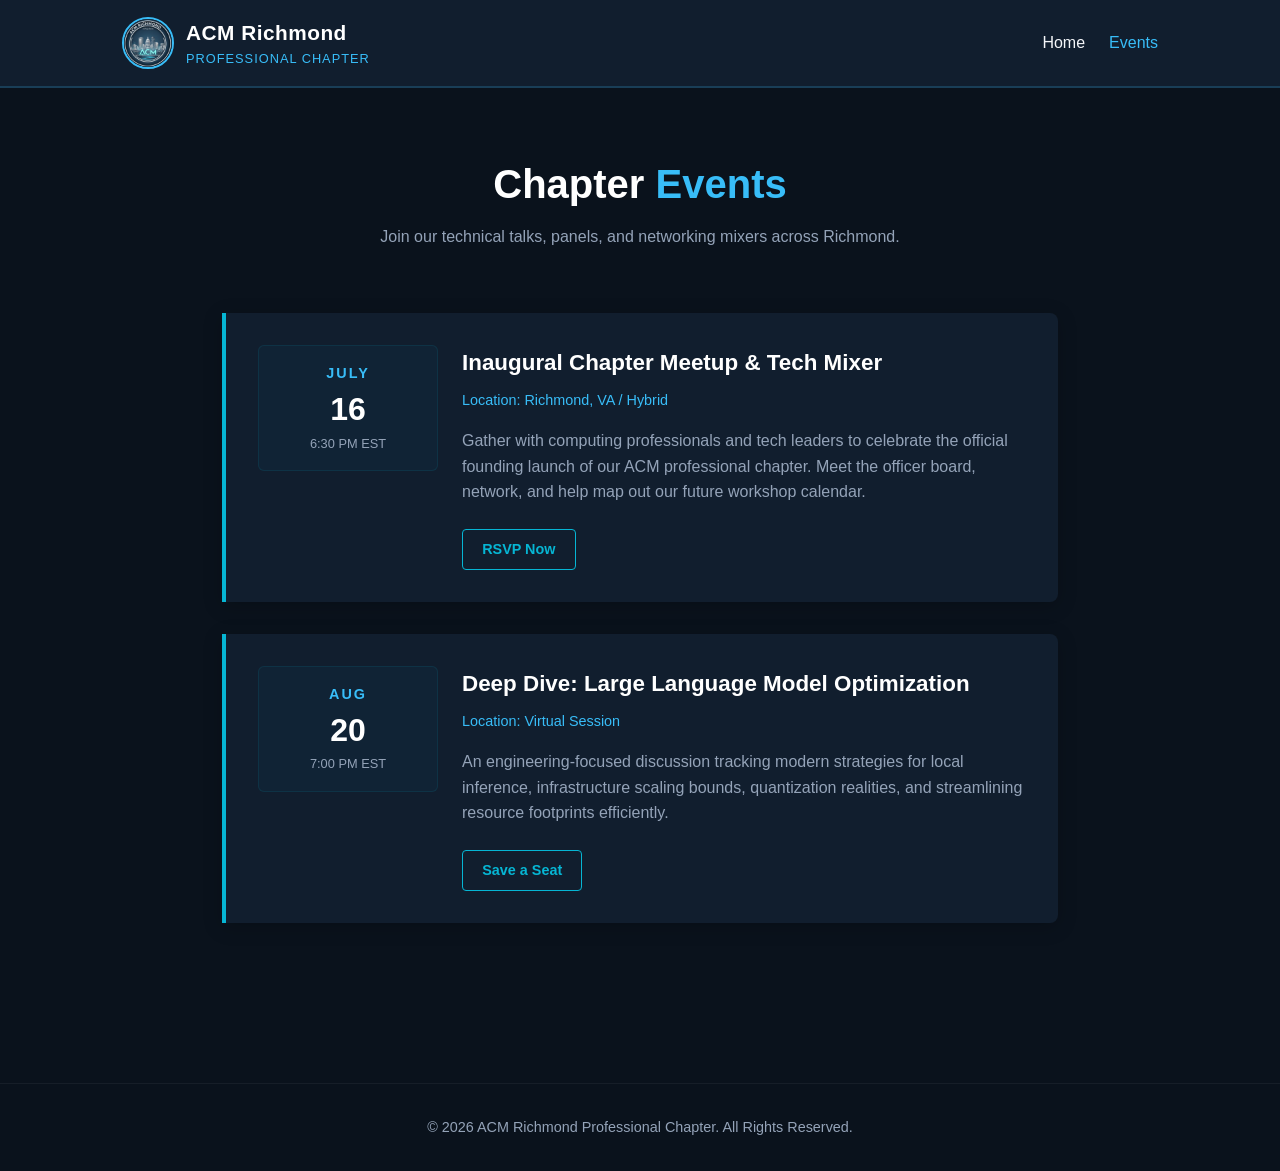
==== events.html @ de5421d8 "feature/events-theme-toggle: sync dark/light mode toggle to events page - Added [data-theme='light']" ====
<!DOCTYPE html>
<html lang="en">
<head>
    <meta charset="UTF-8">
    <meta name="viewport" content="width=device-width, initial-scale=1.0">
    <title>Events - ACM Richmond</title>
    <style>
        :root {
            --bg-deep: #0a121c;
            --bg-dark: #111e2e;
            --text-light: #f4f6f9;
            --text-muted: #94a3b8;
            --cyan-glow: #38bdf8;
            --cyan-bright: #06b6d4;
            --white: #ffffff;
        }

        * {
            box-sizing: border-box;
            margin: 0;
            padding: 0;
        }

        body {
            font-family: -apple-system, BlinkMacSystemFont, 'Segoe UI', Roboto, Helvetica, Arial, sans-serif;
            background-color: var(--bg-deep);
            color: var(--text-light);
            line-height: 1.6;
        }

        header {
            background-color: var(--bg-dark);
            border-bottom: 2px solid rgba(56, 189, 248, 0.2);
            position: sticky;
            top: 0;
            z-index: 100;
        }

        .nav-container {
            max-width: 1100px;
            margin: 0 auto;
            display: flex;
            justify-content: space-between;
            align-items: center;
            padding: 1rem 2rem;
        }

        .brand {
            display: flex;
            align-items: center;
            gap: 12px;
            text-decoration: none;
            color: var(--white);
        }

        .brand img {
            width: 52px;
            height: 52px;
            border-radius: 50%;
            border: 2px solid var(--cyan-glow);
        }

        .brand-text h1 {
            font-size: 1.3rem;
            font-weight: 700;
            letter-spacing: 0.5px;
        }

        .brand-text p {
            font-size: 0.8rem;
            color: var(--cyan-glow);
            text-transform: uppercase;
            letter-spacing: 1px;
        }

        nav ul {
            display: flex;
            list-style: none;
            gap: 1.5rem;
        }

        nav a {
            text-decoration: none;
            color: var(--text-light);
            font-weight: 500;
            transition: color 0.3s ease;
        }

        nav a:hover, nav a.active {
            color: var(--cyan-glow);
        }

        .container {
            max-width: 900px;
            margin: 0 auto;
            padding: 4rem 2rem;
        }

        .page-title {
            font-size: 2.5rem;
            color: var(--white);
            margin-bottom: 0.5rem;
            text-align: center;
        }

        .page-title span {
            color: var(--cyan-glow);
        }

        .page-subtitle {
            color: var(--text-muted);
            text-align: center;
            margin-bottom: 4rem;
        }

        .event-list {
            display: flex;
            flex-direction: column;
            gap: 2rem;
        }

        .event-card {
            background-color: var(--bg-dark);
            border-left: 4px solid var(--cyan-bright);
            border-radius: 0 8px 8px 0;
            padding: 2rem;
            display: grid;
            grid-template-columns: 180px 1fr;
            gap: 1.5rem;
            box-shadow: 0 4px 20px rgba(0, 0, 0, 0.2);
        }

        .event-date {
            display: flex;
            flex-direction: column;
            justify-content: center;
            align-items: center;
            background-color: rgba(6, 182, 212, 0.04);
            border: 1px solid rgba(6, 182, 212, 0.1);
            border-radius: 6px;
            padding: 1rem;
            text-align: center;
            height: fit-content;
        }

        .event-date .month {
            font-size: 0.9rem;
            text-transform: uppercase;
            letter-spacing: 2px;
            color: var(--cyan-glow);
            font-weight: 700;
        }

        .event-date .day {
            font-size: 2rem;
            font-weight: 800;
            color: var(--white);
            line-height: 1.2;
            margin: 5px 0;
        }

        .event-date .time {
            font-size: 0.8rem;
            color: var(--text-muted);
        }

        .event-details h3 {
            font-size: 1.4rem;
            color: var(--white);
            margin-bottom: 0.5rem;
        }

        .event-meta {
            font-size: 0.9rem;
            color: var(--cyan-glow);
            margin-bottom: 1rem;
            font-weight: 500;
        }

        .event-details p {
            color: var(--text-muted);
            margin-bottom: 1.5rem;
        }

        .btn-small {
            display: inline-block;
            background-color: transparent;
            color: var(--cyan-bright);
            border: 1px solid var(--cyan-bright);
            padding: 0.5rem 1.2rem;
            border-radius: 4px;
            text-decoration: none;
            font-weight: 600;
            font-size: 0.9rem;
            transition: all 0.3s ease;
        }

        .btn-small:hover {
            background-color: var(--cyan-bright);
            color: var(--bg-deep);
            box-shadow: 0 0 10px rgba(6, 182, 212, 0.3);
        }

        footer {
            background-color: var(--bg-deep);
            border-top: 1px solid rgba(255, 255, 255, 0.05);
            text-align: center;
            padding: 2rem;
            color: var(--text-muted);
            font-size: 0.9rem;
            margin-top: 6rem;
        }

        @media (max-width: 768px) {
            .nav-container {
                flex-direction: column;
                gap: 1rem;
            }
            .event-card {
                grid-template-columns: 1fr;
                gap: 1rem;
            }
            .event-date {
                flex-direction: row;
                gap: 10px;
                width: 100%;
                justify-content: center;
                padding: 0.5rem;
            }
            .event-date .day {
                font-size: 1.2rem;
                margin: 0;
            }
        }
    
.nav-right {
display: flex;
align-items: center;
gap: 2rem;
}
.theme-toggle-btn {
background: transparent;
border: 2px solid var(--cyan-bright);
color: var(--cyan-bright);
padding: 0.4rem 0.8rem;
border-radius: 20px;
cursor: pointer;
font-size: 0.85rem;
font-weight: 600;
transition: all 0.3s ease;
display: flex;
align-items: center;
gap: 6px;
}
.theme-toggle-btn:hover {
background-color: var(--cyan-bright);
color: #ffffff;
}
</style>
</head>
<body>

    <header>
        <div class="nav-container">
            <a href="index.html" class="brand">
                <img src="acm-logo.png" alt="ACM Richmond Logo">
                <div class="brand-text">
                    <h1>ACM Richmond</h1>
                    <p>Professional Chapter</p>
                </div>
            </a>
            <nav>
                <ul>
                    <li><a href="index.html">Home</a></li>
                    <li><a href="events.html" class="active">Events</a></li>
                </ul>
            </nav>
        </div>
    </header>

    <main class="container">
        <h2 class="page-title">Chapter <span>Events</span></h2>
        <p class="page-subtitle">Join our technical talks, panels, and networking mixers across Richmond.</p>

        <div class="event-list">
            
            <div class="event-card">
                <div class="event-date">
                    <div class="month">July</div>
                    <div class="day">16</div>
                    <div class="time">6:30 PM EST</div>
                </div>
                <div class="event-details">
                    <h3>Inaugural Chapter Meetup & Tech Mixer</h3>
                    <div class="event-meta">Location: Richmond, VA / Hybrid</div>
                    <p>Gather with computing professionals and tech leaders to celebrate the official founding launch of our ACM professional chapter. Meet the officer board, network, and help map out our future workshop calendar.</p>
                    <a href="#" class="btn-small">RSVP Now</a>
                </div>
            </div>

            <div class="event-card">
                <div class="event-date">
                    <div class="month">Aug</div>
                    <div class="day">20</div>
                    <div class="time">7:00 PM EST</div>
                </div>
                <div class="event-details">
                    <h3>Deep Dive: Large Language Model Optimization</h3>
                    <div class="event-meta">Location: Virtual Session</div>
                    <p>An engineering-focused discussion tracking modern strategies for local inference, infrastructure scaling bounds, quantization realities, and streamlining resource footprints efficiently.</p>
                    <a href="#" class="btn-small">Save a Seat</a>
                </div>
            </div>

        </div>
    </main>

    <footer>
        <p>&copy; 2026 ACM Richmond Professional Chapter. All Rights Reserved.</p>
    </footer>

<script>
const toggleBtn = document.getElementById('themeToggle');
toggleBtn.addEventListener('click', () => {
const currentTheme = document.documentElement.getAttribute('data-theme');
if (currentTheme === 'light') {
document.documentElement.removeAttribute('data-theme');
toggleBtn.innerHTML = '☀️ Light';
} else {
document.documentElement.setAttribute('data-theme', 'light');
toggleBtn.innerHTML = '🌙 Dark';
}
});
</script>
</body>
</html>
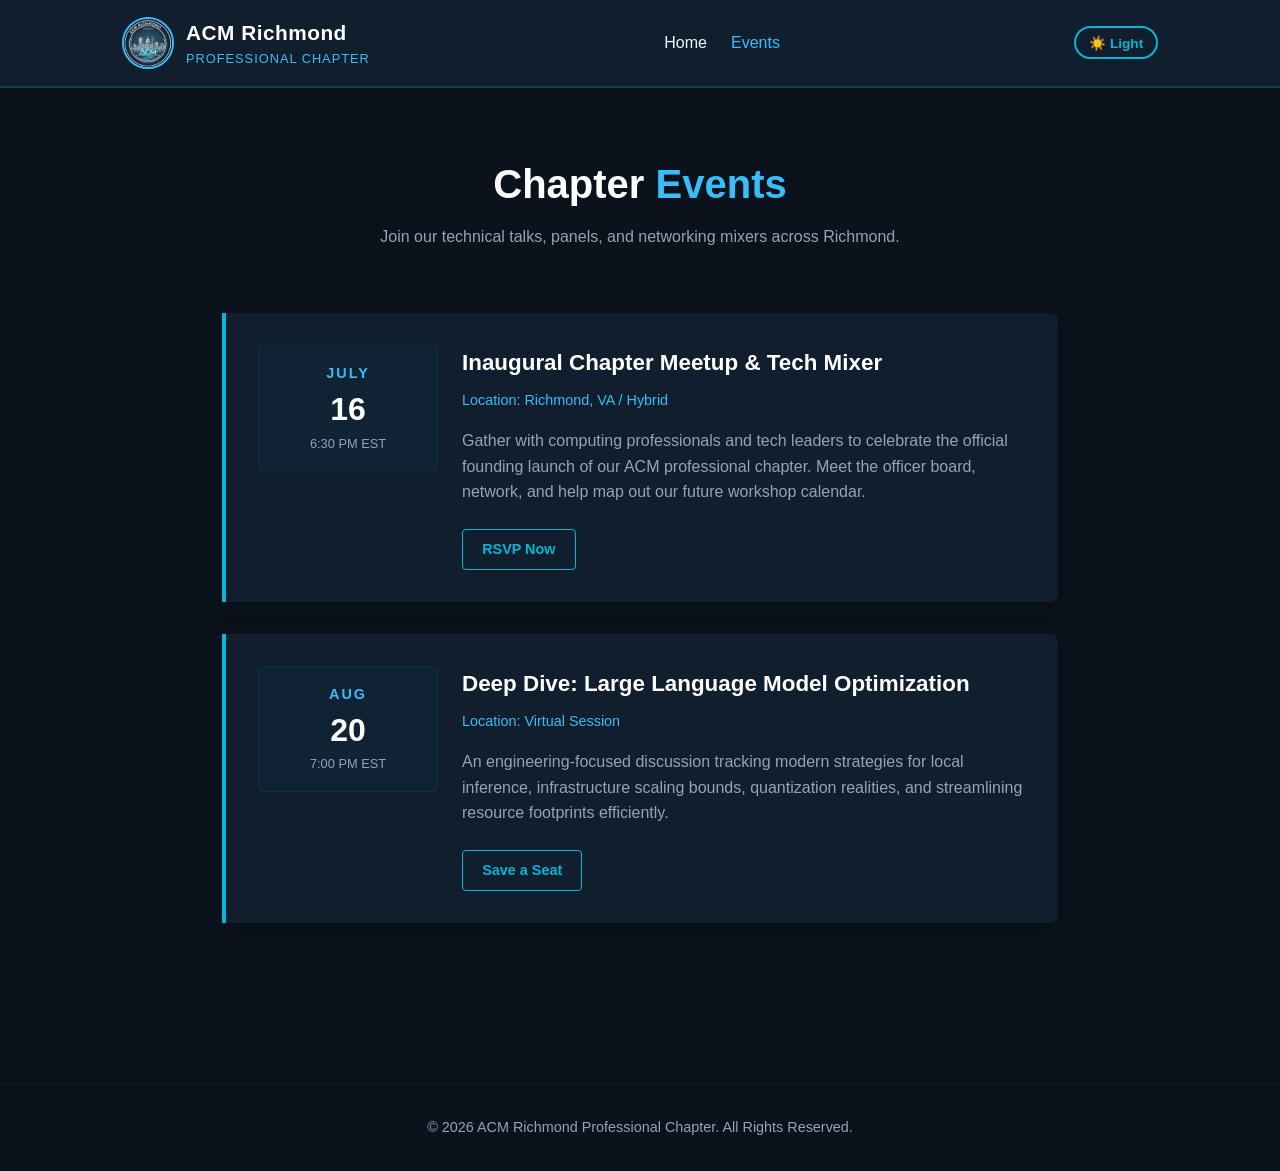
==== commit 63d90dec: "fix/events-toggle-button: inject missing toggle button into nav HTML" ====
--- a/events.html
+++ b/events.html
@@ -275,6 +275,7 @@
                     <li><a href="events.html" class="active">Events</a></li>
                 </ul>
             </nav>
+            <button class="theme-toggle-btn" id="themeToggle">☀️ Light</button>
         </div>
     </header>
 
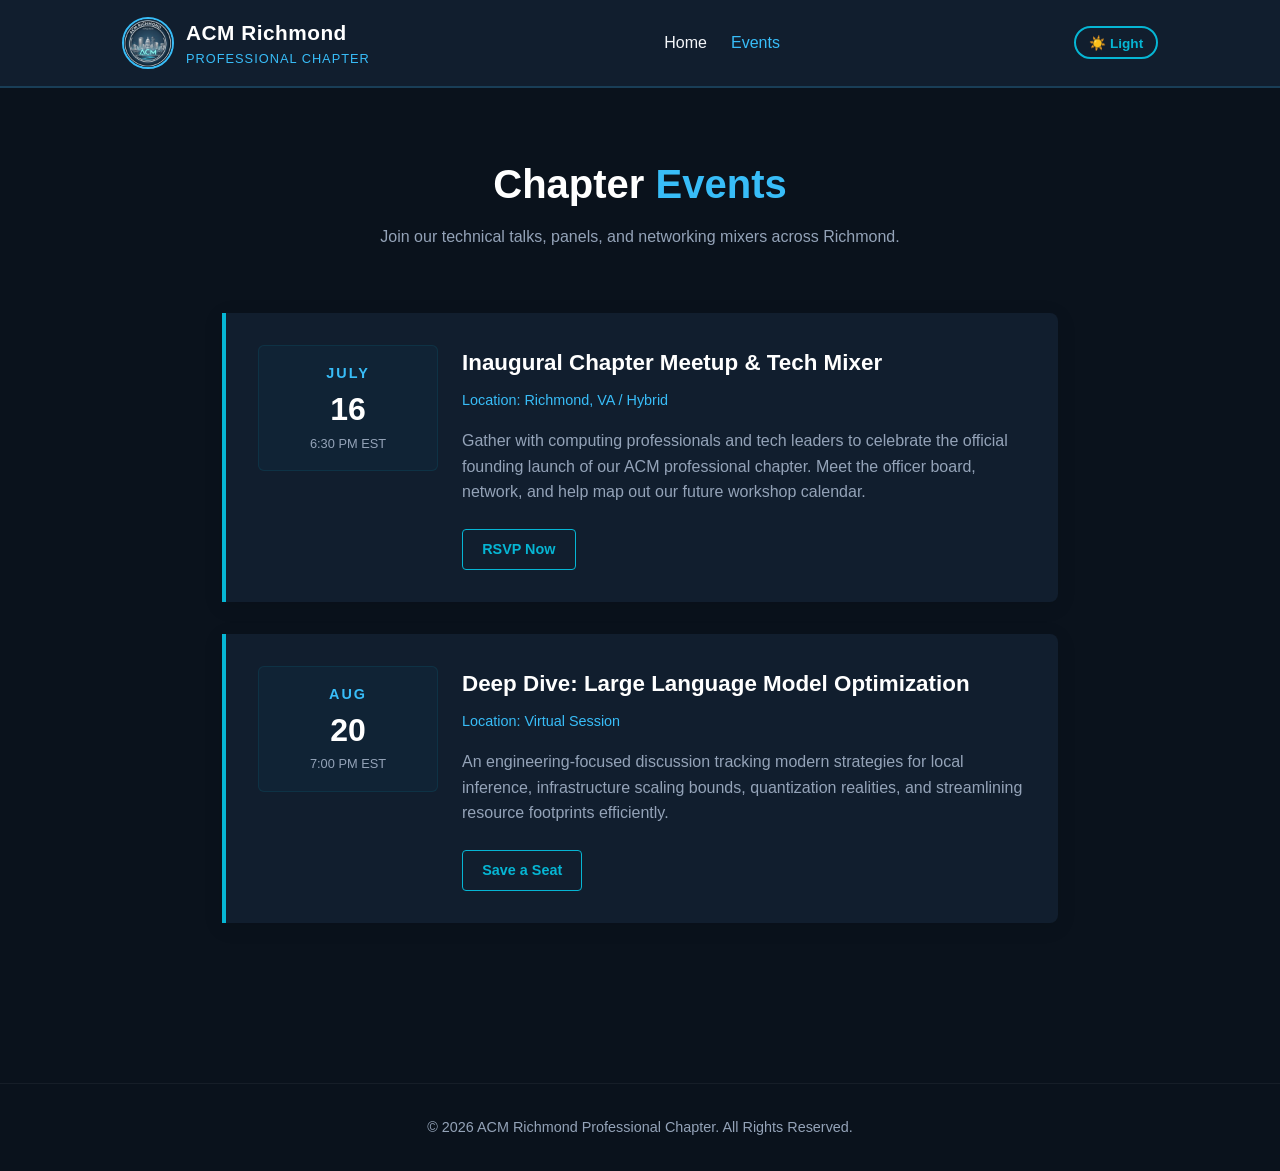
==== commit afe3def6: "style: add light-mode color mappings and sync storage logic" ====
--- a/events.html
+++ b/events.html
@@ -4,7 +4,18 @@
     <meta charset="UTF-8">
     <meta name="viewport" content="width=device-width, initial-scale=1.0">
     <title>Events - ACM Richmond</title>
+    
+    <script>
+        const savedTheme = localStorage.getItem('theme') || 'dark'; // Defaulting to dark mode
+        if (savedTheme === 'light') {
+            document.documentElement.setAttribute('data-theme', 'light');
+        } else {
+            document.documentElement.removeAttribute('data-theme');
+        }
+    </script>
+
     <style>
+        /* Default Variables (Dark Mode Profile) */
         :root {
             --bg-deep: #0a121c;
             --bg-dark: #111e2e;
@@ -15,6 +26,16 @@
             --white: #ffffff;
         }
 
+        /* 💡 2. THE LIGHT MODE OVERRIDES (This is what makes the colors change!) */
+        [data-theme="light"] {
+            --bg-deep: #f8fafc;       /* Light slate grey base background */
+            --bg-dark: #ffffff;       /* Crisp white for cards and header */
+            --text-light: #0f172a;     /* Dark navy slate text */
+            --text-muted: #64748b;     /* Medium gray for text details */
+            --white: #0f172a;          /* Invert headers from white to dark */
+            /* Cyan colors stay vibrant to keep the brand identity consistent */
+        }
+
         * {
             box-sizing: border-box;
             margin: 0;
@@ -26,6 +47,7 @@
             background-color: var(--bg-deep);
             color: var(--text-light);
             line-height: 1.6;
+            transition: background-color 0.3s ease, color 0.3s ease; /* Smooth transitions */
         }
 
         header {
@@ -34,6 +56,7 @@
             position: sticky;
             top: 0;
             z-index: 100;
+            transition: background-color 0.3s ease;
         }
 
         .nav-container {
@@ -127,7 +150,8 @@
             display: grid;
             grid-template-columns: 180px 1fr;
             gap: 1.5rem;
-            box-shadow: 0 4px 20px rgba(0, 0, 0, 0.2);
+            box-shadow: 0 4px 20px rgba(0, 0, 0, 0.1);
+            transition: background-color 0.3s ease;
         }
 
         .event-date {
@@ -197,7 +221,7 @@
 
         .btn-small:hover {
             background-color: var(--cyan-bright);
-            color: var(--bg-deep);
+            color: #ffffff;
             box-shadow: 0 0 10px rgba(6, 182, 212, 0.3);
         }
 
@@ -209,6 +233,7 @@
             color: var(--text-muted);
             font-size: 0.9rem;
             margin-top: 6rem;
+            transition: background-color 0.3s ease;
         }
 
         @media (max-width: 768px) {
@@ -232,31 +257,33 @@
                 margin: 0;
             }
         }
-    
-.nav-right {
-display: flex;
-align-items: center;
-gap: 2rem;
-}
-.theme-toggle-btn {
-background: transparent;
-border: 2px solid var(--cyan-bright);
-color: var(--cyan-bright);
-padding: 0.4rem 0.8rem;
-border-radius: 20px;
-cursor: pointer;
-font-size: 0.85rem;
-font-weight: 600;
-transition: all 0.3s ease;
-display: flex;
-align-items: center;
-gap: 6px;
-}
-.theme-toggle-btn:hover {
-background-color: var(--cyan-bright);
-color: #ffffff;
-}
-</style>
+        
+        .nav-right {
+            display: flex;
+            align-items: center;
+            gap: 2rem;
+        }
+        
+        .theme-toggle-btn {
+            background: transparent;
+            border: 2px solid var(--cyan-bright);
+            color: var(--cyan-bright);
+            padding: 0.4rem 0.8rem;
+            border-radius: 20px;
+            cursor: pointer;
+            font-size: 0.85rem;
+            font-weight: 600;
+            transition: all 0.3s ease;
+            display: flex;
+            align-items: center;
+            gap: 6px;
+        }
+        
+        .theme-toggle-btn:hover {
+            background-color: var(--cyan-bright);
+            color: #ffffff;
+        }
+    </style>
 </head>
 <body>
 
@@ -320,18 +347,28 @@
         <p>&copy; 2026 ACM Richmond Professional Chapter. All Rights Reserved.</p>
     </footer>
 
-<script>
-const toggleBtn = document.getElementById('themeToggle');
-toggleBtn.addEventListener('click', () => {
-const currentTheme = document.documentElement.getAttribute('data-theme');
-if (currentTheme === 'light') {
-document.documentElement.removeAttribute('data-theme');
-toggleBtn.innerHTML = '☀️ Light';
-} else {
-document.documentElement.setAttribute('data-theme', 'light');
-toggleBtn.innerHTML = '🌙 Dark';
-}
-});
-</script>
+    <script>
+        const toggleBtn = document.getElementById('themeToggle');
+        
+        // Sync button text on initial page load based on current state
+        if (document.documentElement.getAttribute('data-theme') === 'light') {
+            toggleBtn.innerHTML = '🌙 Dark';
+        } else {
+            toggleBtn.innerHTML = '☀️ Light';
+        }
+
+        toggleBtn.addEventListener('click', () => {
+            const currentTheme = document.documentElement.getAttribute('data-theme');
+            if (currentTheme === 'light') {
+                document.documentElement.removeAttribute('data-theme');
+                toggleBtn.innerHTML = '☀️ Light';
+                localStorage.setItem('theme', 'dark');
+            } else {
+                document.documentElement.setAttribute('data-theme', 'light');
+                toggleBtn.innerHTML = '🌙 Dark';
+                localStorage.setItem('theme', 'light');
+            }
+        });
+    </script>
 </body>
-</html>+</html>
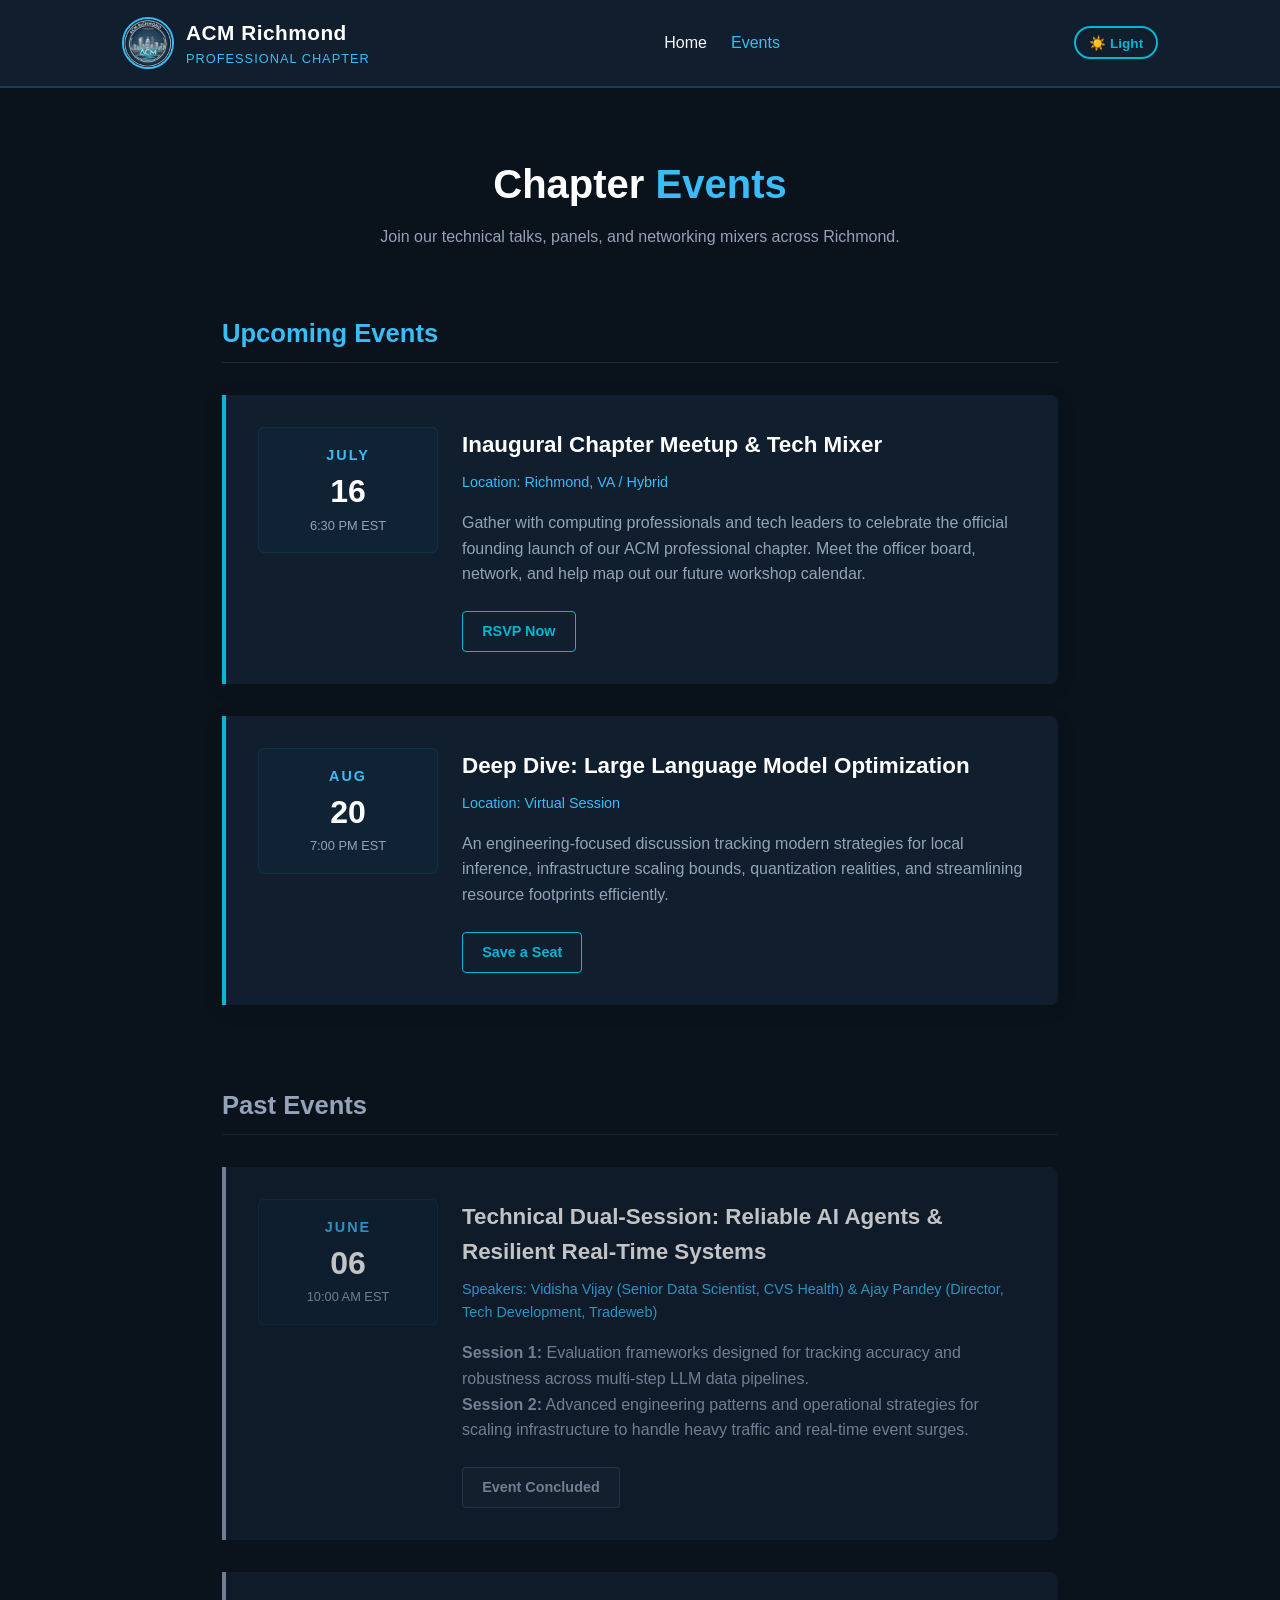
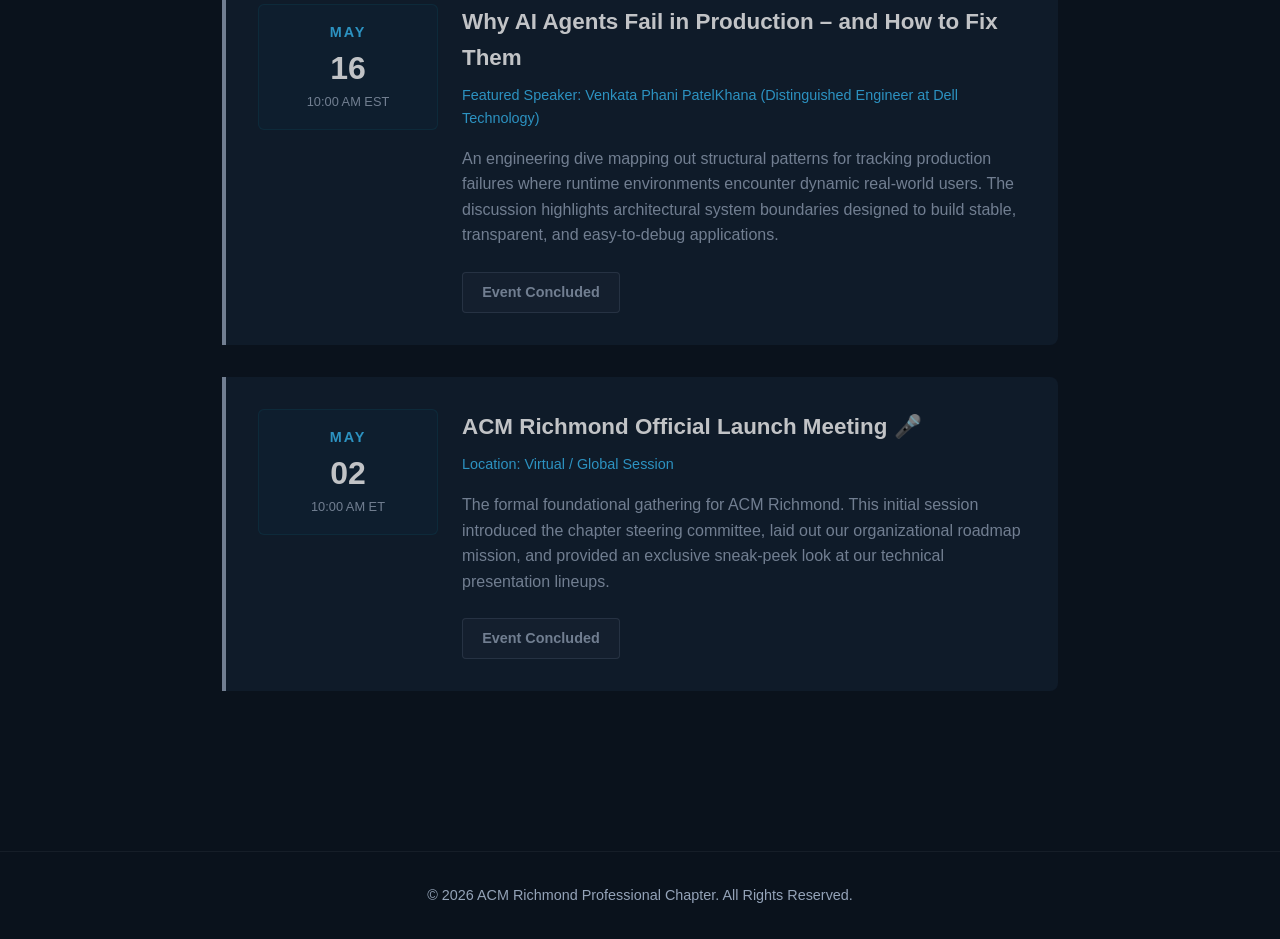
==== commit 93860f02: "docs: finalize structured historical and upcoming event sections" ====
--- a/events.html
+++ b/events.html
@@ -283,6 +283,39 @@
             background-color: var(--cyan-bright);
             color: #ffffff;
         }
+        /* Section Header Utilities */
+.events-section-heading {
+    font-size: 1.6rem;
+    color: var(--cyan-glow);
+    margin-bottom: 2rem;
+    border-bottom: 1px solid rgba(56, 189, 248, 0.15);
+    padding-bottom: 0.5rem;
+}
+
+.past-heading {
+    color: var(--text-muted); /* Past header blends quietly into the background */
+    border-bottom: 1px solid rgba(148, 163, 184, 0.1);
+}
+
+/* Modifier class for archive cards */
+.event-card.past {
+    opacity: 0.75;
+    border-left-color: var(--text-muted); /* Changes border accent from bright cyan to grey */
+    box-shadow: none; /* Softens past card depth */
+}
+
+/* Clean styling for static 'Concluded' tags */
+.btn-past {
+    display: inline-block;
+    background-color: rgba(148, 163, 184, 0.05);
+    color: var(--text-muted);
+    border: 1px solid rgba(148, 163, 184, 0.2);
+    padding: 0.5rem 1.2rem;
+    border-radius: 4px;
+    font-weight: 600;
+    font-size: 0.9rem;
+    cursor: default;
+}
     </style>
 </head>
 <body>
@@ -306,41 +339,109 @@
         </div>
     </header>
 
-    <main class="container">
+ <main class="container">
         <h2 class="page-title">Chapter <span>Events</span></h2>
         <p class="page-subtitle">Join our technical talks, panels, and networking mixers across Richmond.</p>
 
-        <div class="event-list">
-            
-            <div class="event-card">
-                <div class="event-date">
-                    <div class="month">July</div>
-                    <div class="day">16</div>
-                    <div class="time">6:30 PM EST</div>
-                </div>
-                <div class="event-details">
-                    <h3>Inaugural Chapter Meetup & Tech Mixer</h3>
-                    <div class="event-meta">Location: Richmond, VA / Hybrid</div>
-                    <p>Gather with computing professionals and tech leaders to celebrate the official founding launch of our ACM professional chapter. Meet the officer board, network, and help map out our future workshop calendar.</p>
-                    <a href="#" class="btn-small">RSVP Now</a>
-                </div>
+        <!-- =========================================================
+             🚀 UPCOMING EVENTS SECTION
+             (Move cards here when announcing new upcoming activities)
+             ========================================================= -->
+        <div class="section-wrapper">
+            <h3 class="events-section-heading">Upcoming Events</h3>
+            <div class="event-list">
+
+                <!-- Upcoming Event 1 (Placeholder based on your text) -->
+                <div class="event-card upcoming">
+                    <div class="event-date">
+                        <div class="month">July</div>
+                        <div class="day">16</div>
+                        <div class="time">6:30 PM EST</div>
+                    </div>
+                    <div class="event-details">
+                        <h3>Inaugural Chapter Meetup & Tech Mixer</h3>
+                        <div class="event-meta">Location: Richmond, VA / Hybrid</div>
+                        <p>Gather with computing professionals and tech leaders to celebrate the official founding launch of our ACM professional chapter. Meet the officer board, network, and help map out our future workshop calendar.</p>
+                        <a href="#" class="btn-small">RSVP Now</a>
+                    </div>
+                </div>
+
+                <!-- Upcoming Event 2 (Placeholder based on your text) -->
+                <div class="event-card upcoming">
+                    <div class="event-date">
+                        <div class="month">Aug</div>
+                        <div class="day">20</div>
+                        <div class="time">7:00 PM EST</div>
+                    </div>
+                    <div class="event-details">
+                        <h3>Deep Dive: Large Language Model Optimization</h3>
+                        <div class="event-meta">Location: Virtual Session</div>
+                        <p>An engineering-focused discussion tracking modern strategies for local inference, infrastructure scaling bounds, quantization realities, and streamlining resource footprints efficiently.</p>
+                        <a href="#" class="btn-small">Save a Seat</a>
+                    </div>
+                </div>
+
             </div>
-
-            <div class="event-card">
-                <div class="event-date">
-                    <div class="month">Aug</div>
-                    <div class="day">20</div>
-                    <div class="time">7:00 PM EST</div>
-                </div>
-                <div class="event-details">
-                    <h3>Deep Dive: Large Language Model Optimization</h3>
-                    <div class="event-meta">Location: Virtual Session</div>
-                    <p>An engineering-focused discussion tracking modern strategies for local inference, infrastructure scaling bounds, quantization realities, and streamlining resource footprints efficiently.</p>
-                    <a href="#" class="btn-small">Save a Seat</a>
-                </div>
+        </div>
+
+
+        <!-- =========================================================
+             ⏳ PAST EVENTS ARCHIVE
+             (When an event finishes, drop it down here!)
+             ========================================================= -->
+        <div class="section-wrapper" style="margin-top: 5rem;">
+            <h3 class="events-section-heading past-heading">Past Events</h3>
+            <div class="event-list">
+
+                <!-- Past Event 3: June 06 -->
+                <div class="event-card past">
+                    <div class="event-date">
+                        <div class="month">June</div>
+                        <div class="day">06</div>
+                        <div class="time">10:00 AM EST</div>
+                    </div>
+                    <div class="event-details">
+                        <h3>Technical Dual-Session: Reliable AI Agents & Resilient Real-Time Systems</h3>
+                        <div class="event-meta">Speakers: Vidisha Vijay (Senior Data Scientist, CVS Health) & Ajay Pandey (Director, Tech Development, Tradeweb)</div>
+                        <p><strong>Session 1:</strong> Evaluation frameworks designed for tracking accuracy and robustness across multi-step LLM data pipelines. <br>
+                           <strong>Session 2:</strong> Advanced engineering patterns and operational strategies for scaling infrastructure to handle heavy traffic and real-time event surges.</p>
+                        <span class="btn-past">Event Concluded</span>
+                    </div>
+                </div>
+
+                <!-- Past Event 2: May 16 -->
+                <div class="event-card past">
+                    <div class="event-date">
+                        <div class="month">May</div>
+                        <div class="day">16</div>
+                        <div class="time">10:00 AM EST</div>
+                    </div>
+                    <div class="event-details">
+                        <h3>Why AI Agents Fail in Production – and How to Fix Them</h3>
+                        <div class="event-meta">Featured Speaker: Venkata Phani PatelKhana (Distinguished Engineer at Dell Technology)</div>
+                        <p>An engineering dive mapping out structural patterns for tracking production failures where runtime environments encounter dynamic real-world users. The discussion highlights architectural system boundaries designed to build stable, transparent, and easy-to-debug applications.</p>
+                        <span class="btn-past">Event Concluded</span>
+                    </div>
+                </div>
+
+                <!-- Past Event 1: May 02 -->
+                <div class="event-card past">
+                    <div class="event-date">
+                        <div class="month">May</div>
+                        <div class="day">02</div>
+                        <div class="time">10:00 AM ET</div>
+                    </div>
+                    <div class="event-details">
+                        <h3>ACM Richmond Official Launch Meeting 🎤</h3>
+                        <div class="event-meta">Location: Virtual / Global Session</div>
+                        <p>The formal foundational gathering for ACM Richmond. This initial session introduced the chapter steering committee, laid out our organizational roadmap mission, and provided an exclusive sneak-peek look at our technical presentation lineups.</p>
+                        <span class="btn-past">Event Concluded</span>
+                    </div>
+                </div>
+
             </div>
-
         </div>
+
     </main>
 
     <footer>
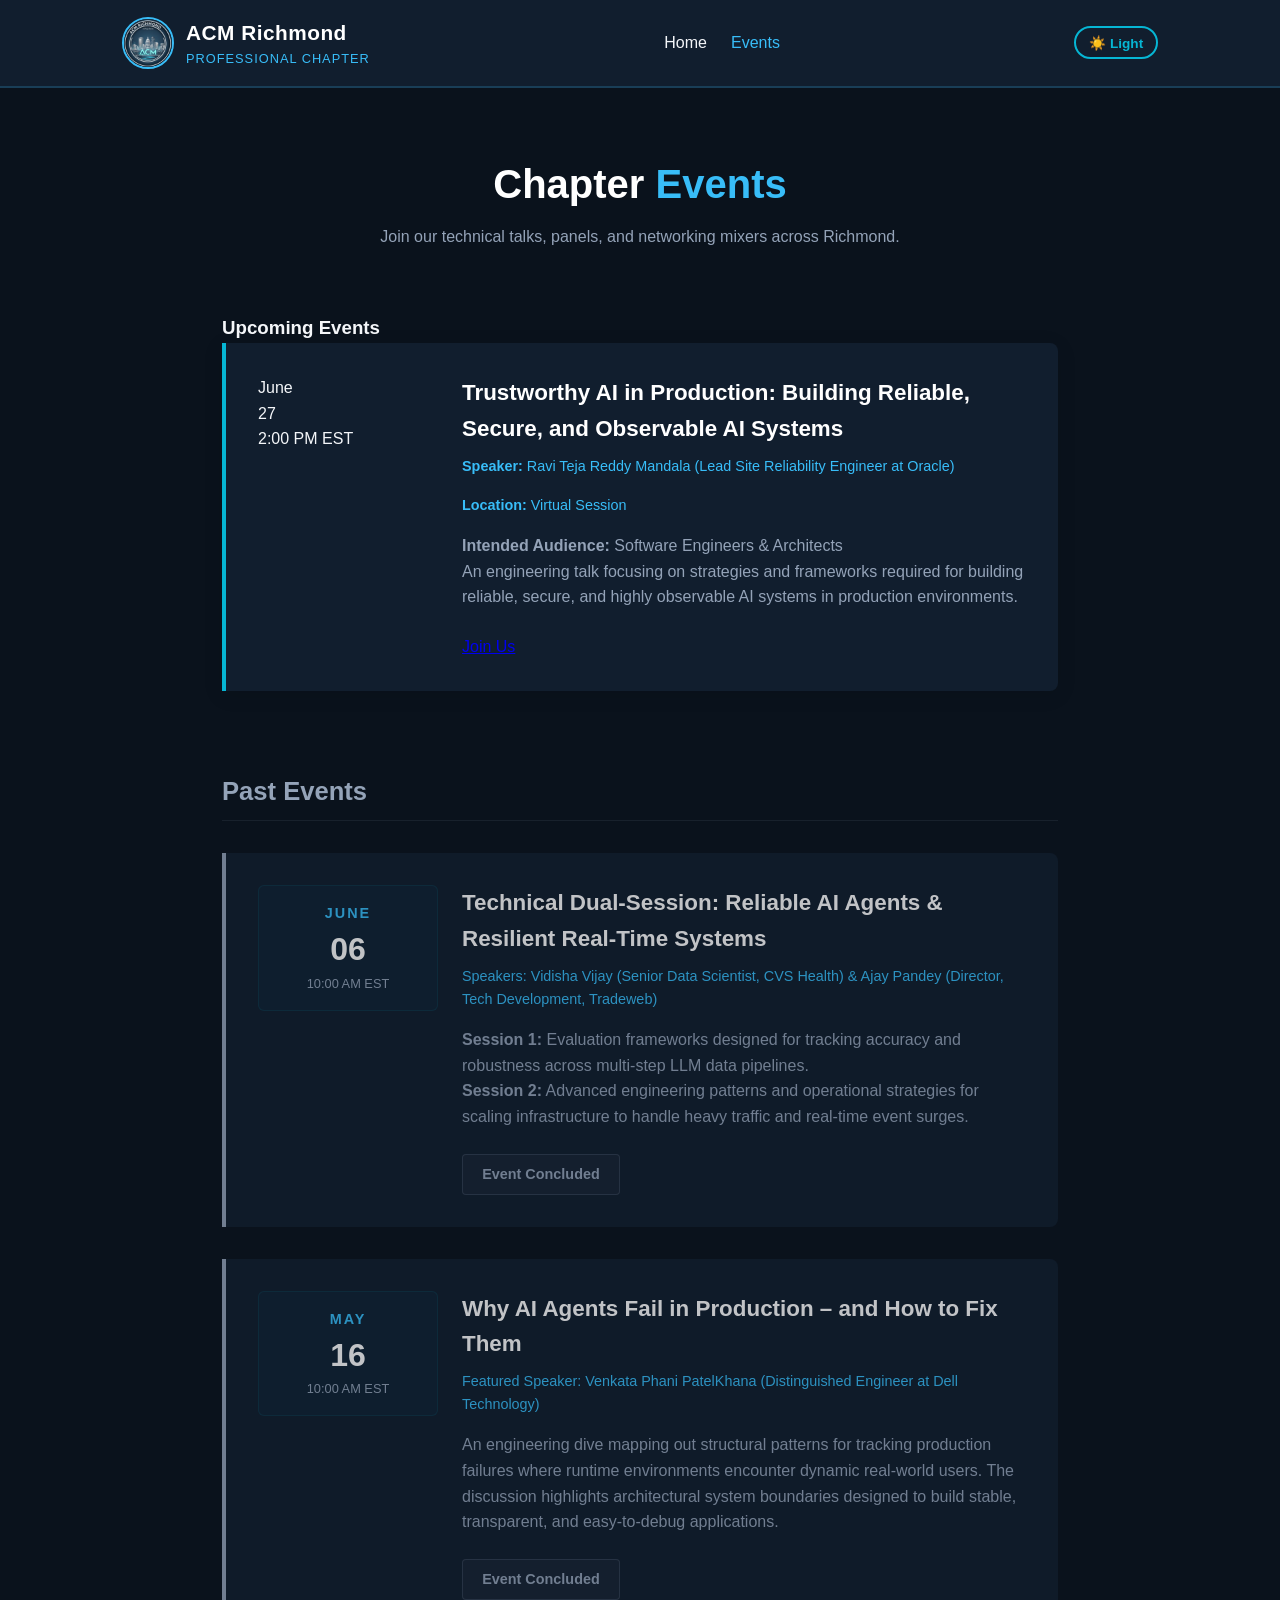
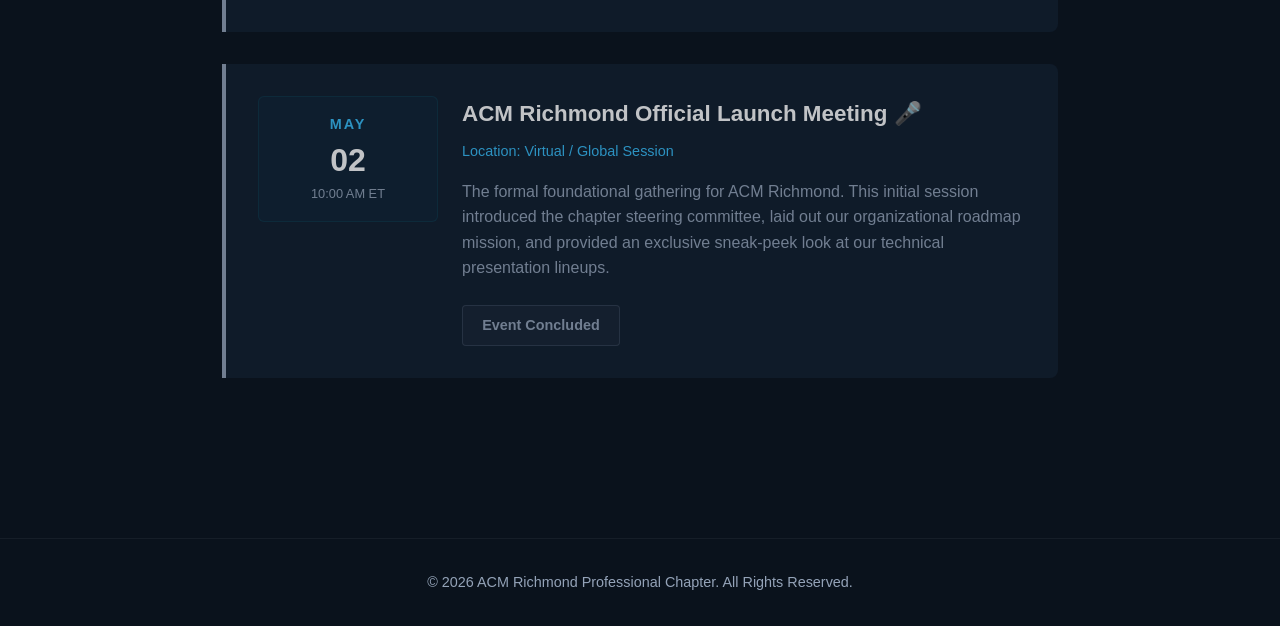
==== commit 65b723d2: "feat: replace upcoming events with June 27 Trustworthy AI talk" ====
--- a/events.html
+++ b/events.html
@@ -339,50 +339,39 @@
         </div>
     </header>
 
- <main class="container">
-        <h2 class="page-title">Chapter <span>Events</span></h2>
-        <p class="page-subtitle">Join our technical talks, panels, and networking mixers across Richmond.</p>
-
-        <!-- =========================================================
-             🚀 UPCOMING EVENTS SECTION
-             (Move cards here when announcing new upcoming activities)
-             ========================================================= -->
-        <div class="section-wrapper">
-            <h3 class="events-section-heading">Upcoming Events</h3>
-            <div class="event-list">
-
-                <!-- Upcoming Event 1 (Placeholder based on your text) -->
-                <div class="event-card upcoming">
-                    <div class="event-date">
-                        <div class="month">July</div>
-                        <div class="day">16</div>
-                        <div class="time">6:30 PM EST</div>
-                    </div>
-                    <div class="event-details">
-                        <h3>Inaugural Chapter Meetup & Tech Mixer</h3>
-                        <div class="event-meta">Location: Richmond, VA / Hybrid</div>
-                        <p>Gather with computing professionals and tech leaders to celebrate the official founding launch of our ACM professional chapter. Meet the officer board, network, and help map out our future workshop calendar.</p>
-                        <a href="#" class="btn-small">RSVP Now</a>
-                    </div>
-                </div>
-
-                <!-- Upcoming Event 2 (Placeholder based on your text) -->
-                <div class="event-card upcoming">
-                    <div class="event-date">
-                        <div class="month">Aug</div>
-                        <div class="day">20</div>
-                        <div class="time">7:00 PM EST</div>
-                    </div>
-                    <div class="event-details">
-                        <h3>Deep Dive: Large Language Model Optimization</h3>
-                        <div class="event-meta">Location: Virtual Session</div>
-                        <p>An engineering-focused discussion tracking modern strategies for local inference, infrastructure scaling bounds, quantization realities, and streamlining resource footprints efficiently.</p>
-                        <a href="#" class="btn-small">Save a Seat</a>
-                    </div>
-                </div>
-
+<main class="container">
+    <h2 class="page-title">Chapter <span>Events</span></h2>
+    <p class="page-subtitle">Join our technical talks, panels, and networking mixers across Richmond.</p>
+
+    <!-- =========================================================
+         🚀 UPCOMING EVENTS SECTION
+         (Move cards here when announcing new upcoming activities)
+         ========================================================= -->
+    <section class="events-section">
+        <h3 class="section-title">Upcoming Events</h3>
+        <div class="events-grid">
+
+            <!-- Flyer Event: June 27th -->
+            <div class="event-card">
+                <div class="event-date-badge">
+                    <div class="month">June</div>
+                    <div class="day">27</div>
+                    <div class="time">2:00 PM EST</div>
+                </div>
+                <div class="event-details">
+                    <h3 class="event-title">Trustworthy AI in Production: Building Reliable, Secure, and Observable AI Systems</h3>
+                    <div class="event-meta"><strong>Speaker:</strong> Ravi Teja Reddy Mandala (Lead Site Reliability Engineer at Oracle)</div>
+                    <div class="event-meta"><strong>Location:</strong> Virtual Session</div>
+                    <p class="event-description">
+                        <strong>Intended Audience:</strong> Software Engineers & Architects <br>
+                        An engineering talk focusing on strategies and frameworks required for building reliable, secure, and highly observable AI systems in production environments.
+                    </p>
+                    <a href="#" class="btn-primary">Join Us</a>
+                </div>
             </div>
+
         </div>
+    </section>
 
 
         <!-- =========================================================
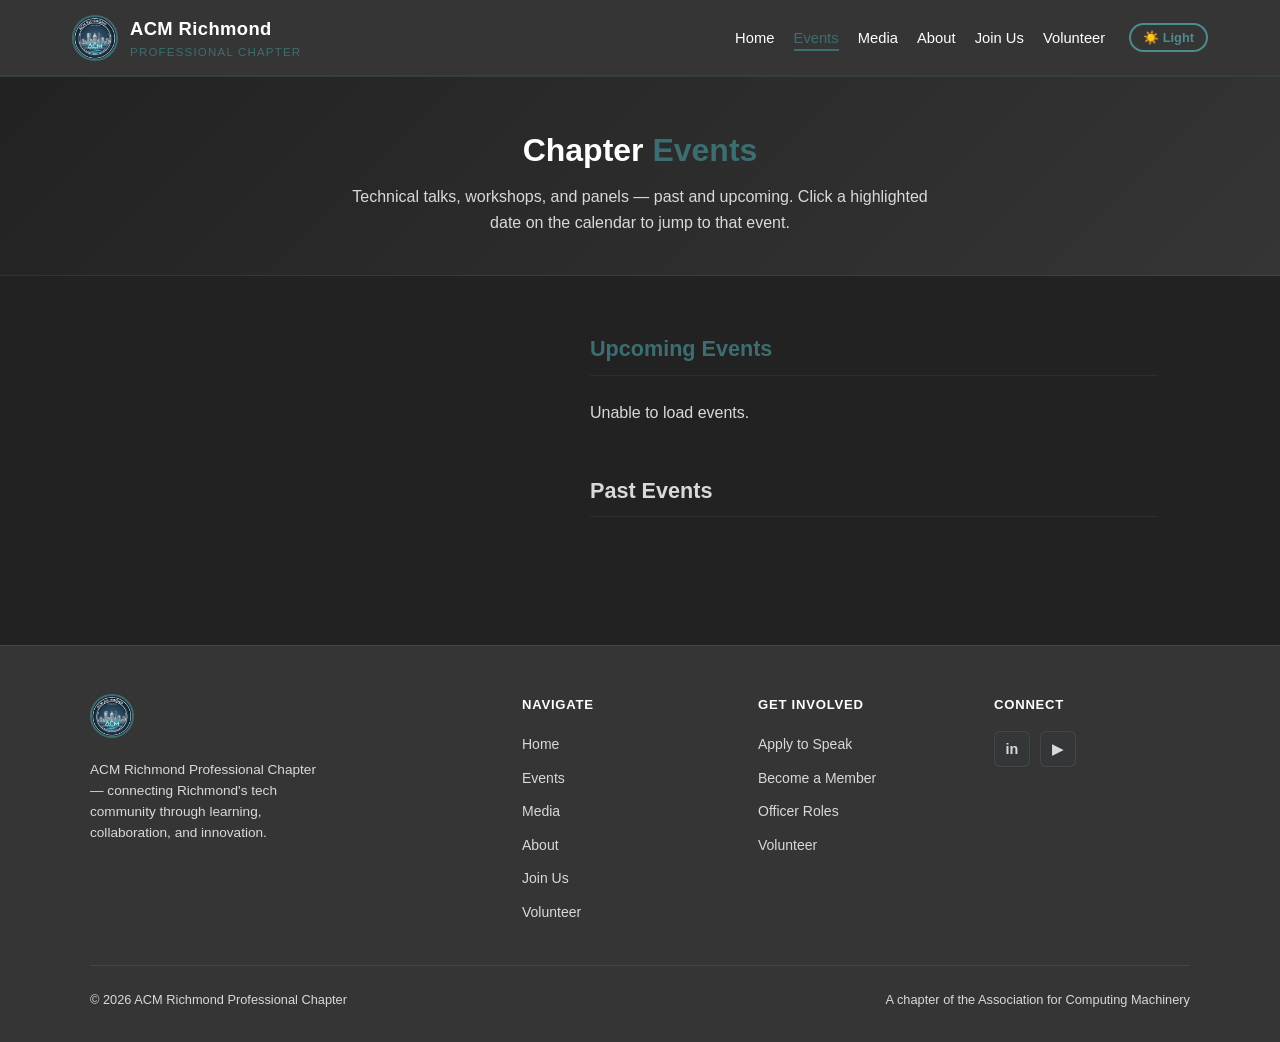
==== commit 3d9617e0: "updated theme" ====
--- a/events.html
+++ b/events.html
@@ -1,464 +1,225 @@
 <!DOCTYPE html>
 <html lang="en">
 <head>
-    <meta charset="UTF-8">
-    <meta name="viewport" content="width=device-width, initial-scale=1.0">
-    <title>Events - ACM Richmond</title>
-    
-    <script>
-        const savedTheme = localStorage.getItem('theme') || 'dark'; // Defaulting to dark mode
-        if (savedTheme === 'light') {
-            document.documentElement.setAttribute('data-theme', 'light');
-        } else {
-            document.documentElement.removeAttribute('data-theme');
-        }
-    </script>
-
-    <style>
-        /* Default Variables (Dark Mode Profile) */
-        :root {
-            --bg-deep: #0a121c;
-            --bg-dark: #111e2e;
-            --text-light: #f4f6f9;
-            --text-muted: #94a3b8;
-            --cyan-glow: #38bdf8;
-            --cyan-bright: #06b6d4;
-            --white: #ffffff;
-        }
-
-        /* 💡 2. THE LIGHT MODE OVERRIDES (This is what makes the colors change!) */
-        [data-theme="light"] {
-            --bg-deep: #f8fafc;       /* Light slate grey base background */
-            --bg-dark: #ffffff;       /* Crisp white for cards and header */
-            --text-light: #0f172a;     /* Dark navy slate text */
-            --text-muted: #64748b;     /* Medium gray for text details */
-            --white: #0f172a;          /* Invert headers from white to dark */
-            /* Cyan colors stay vibrant to keep the brand identity consistent */
-        }
-
-        * {
-            box-sizing: border-box;
-            margin: 0;
-            padding: 0;
-        }
-
-        body {
-            font-family: -apple-system, BlinkMacSystemFont, 'Segoe UI', Roboto, Helvetica, Arial, sans-serif;
-            background-color: var(--bg-deep);
-            color: var(--text-light);
-            line-height: 1.6;
-            transition: background-color 0.3s ease, color 0.3s ease; /* Smooth transitions */
-        }
-
-        header {
-            background-color: var(--bg-dark);
-            border-bottom: 2px solid rgba(56, 189, 248, 0.2);
-            position: sticky;
-            top: 0;
-            z-index: 100;
-            transition: background-color 0.3s ease;
-        }
-
-        .nav-container {
-            max-width: 1100px;
-            margin: 0 auto;
-            display: flex;
-            justify-content: space-between;
-            align-items: center;
-            padding: 1rem 2rem;
-        }
-
-        .brand {
-            display: flex;
-            align-items: center;
-            gap: 12px;
-            text-decoration: none;
-            color: var(--white);
-        }
-
-        .brand img {
-            width: 52px;
-            height: 52px;
-            border-radius: 50%;
-            border: 2px solid var(--cyan-glow);
-        }
-
-        .brand-text h1 {
-            font-size: 1.3rem;
-            font-weight: 700;
-            letter-spacing: 0.5px;
-        }
-
-        .brand-text p {
-            font-size: 0.8rem;
-            color: var(--cyan-glow);
-            text-transform: uppercase;
-            letter-spacing: 1px;
-        }
-
-        nav ul {
-            display: flex;
-            list-style: none;
-            gap: 1.5rem;
-        }
-
-        nav a {
-            text-decoration: none;
-            color: var(--text-light);
-            font-weight: 500;
-            transition: color 0.3s ease;
-        }
-
-        nav a:hover, nav a.active {
-            color: var(--cyan-glow);
-        }
-
-        .container {
-            max-width: 900px;
-            margin: 0 auto;
-            padding: 4rem 2rem;
-        }
-
-        .page-title {
-            font-size: 2.5rem;
-            color: var(--white);
-            margin-bottom: 0.5rem;
-            text-align: center;
-        }
-
-        .page-title span {
-            color: var(--cyan-glow);
-        }
-
-        .page-subtitle {
-            color: var(--text-muted);
-            text-align: center;
-            margin-bottom: 4rem;
-        }
-
-        .event-list {
-            display: flex;
-            flex-direction: column;
-            gap: 2rem;
-        }
-
-        .event-card {
-            background-color: var(--bg-dark);
-            border-left: 4px solid var(--cyan-bright);
-            border-radius: 0 8px 8px 0;
-            padding: 2rem;
-            display: grid;
-            grid-template-columns: 180px 1fr;
-            gap: 1.5rem;
-            box-shadow: 0 4px 20px rgba(0, 0, 0, 0.1);
-            transition: background-color 0.3s ease;
-        }
-
-        .event-date {
-            display: flex;
-            flex-direction: column;
-            justify-content: center;
-            align-items: center;
-            background-color: rgba(6, 182, 212, 0.04);
-            border: 1px solid rgba(6, 182, 212, 0.1);
-            border-radius: 6px;
-            padding: 1rem;
-            text-align: center;
-            height: fit-content;
-        }
-
-        .event-date .month {
-            font-size: 0.9rem;
-            text-transform: uppercase;
-            letter-spacing: 2px;
-            color: var(--cyan-glow);
-            font-weight: 700;
-        }
-
-        .event-date .day {
-            font-size: 2rem;
-            font-weight: 800;
-            color: var(--white);
-            line-height: 1.2;
-            margin: 5px 0;
-        }
-
-        .event-date .time {
-            font-size: 0.8rem;
-            color: var(--text-muted);
-        }
-
-        .event-details h3 {
-            font-size: 1.4rem;
-            color: var(--white);
-            margin-bottom: 0.5rem;
-        }
-
-        .event-meta {
-            font-size: 0.9rem;
-            color: var(--cyan-glow);
-            margin-bottom: 1rem;
-            font-weight: 500;
-        }
-
-        .event-details p {
-            color: var(--text-muted);
-            margin-bottom: 1.5rem;
-        }
-
-        .btn-small {
-            display: inline-block;
-            background-color: transparent;
-            color: var(--cyan-bright);
-            border: 1px solid var(--cyan-bright);
-            padding: 0.5rem 1.2rem;
-            border-radius: 4px;
-            text-decoration: none;
-            font-weight: 600;
-            font-size: 0.9rem;
-            transition: all 0.3s ease;
-        }
-
-        .btn-small:hover {
-            background-color: var(--cyan-bright);
-            color: #ffffff;
-            box-shadow: 0 0 10px rgba(6, 182, 212, 0.3);
-        }
-
-        footer {
-            background-color: var(--bg-deep);
-            border-top: 1px solid rgba(255, 255, 255, 0.05);
-            text-align: center;
-            padding: 2rem;
-            color: var(--text-muted);
-            font-size: 0.9rem;
-            margin-top: 6rem;
-            transition: background-color 0.3s ease;
-        }
-
-        @media (max-width: 768px) {
-            .nav-container {
-                flex-direction: column;
-                gap: 1rem;
-            }
-            .event-card {
-                grid-template-columns: 1fr;
-                gap: 1rem;
-            }
-            .event-date {
-                flex-direction: row;
-                gap: 10px;
-                width: 100%;
-                justify-content: center;
-                padding: 0.5rem;
-            }
-            .event-date .day {
-                font-size: 1.2rem;
-                margin: 0;
-            }
-        }
-        
-        .nav-right {
-            display: flex;
-            align-items: center;
-            gap: 2rem;
-        }
-        
-        .theme-toggle-btn {
-            background: transparent;
-            border: 2px solid var(--cyan-bright);
-            color: var(--cyan-bright);
-            padding: 0.4rem 0.8rem;
-            border-radius: 20px;
-            cursor: pointer;
-            font-size: 0.85rem;
-            font-weight: 600;
-            transition: all 0.3s ease;
-            display: flex;
-            align-items: center;
-            gap: 6px;
-        }
-        
-        .theme-toggle-btn:hover {
-            background-color: var(--cyan-bright);
-            color: #ffffff;
-        }
-        /* Section Header Utilities */
-.events-section-heading {
-    font-size: 1.6rem;
-    color: var(--cyan-glow);
-    margin-bottom: 2rem;
-    border-bottom: 1px solid rgba(56, 189, 248, 0.15);
-    padding-bottom: 0.5rem;
-}
-
-.past-heading {
-    color: var(--text-muted); /* Past header blends quietly into the background */
-    border-bottom: 1px solid rgba(148, 163, 184, 0.1);
-}
-
-/* Modifier class for archive cards */
-.event-card.past {
-    opacity: 0.75;
-    border-left-color: var(--text-muted); /* Changes border accent from bright cyan to grey */
-    box-shadow: none; /* Softens past card depth */
-}
-
-/* Clean styling for static 'Concluded' tags */
-.btn-past {
-    display: inline-block;
-    background-color: rgba(148, 163, 184, 0.05);
-    color: var(--text-muted);
-    border: 1px solid rgba(148, 163, 184, 0.2);
-    padding: 0.5rem 1.2rem;
-    border-radius: 4px;
-    font-weight: 600;
-    font-size: 0.9rem;
-    cursor: default;
-}
-    </style>
+  <meta charset="UTF-8">
+  <meta name="viewport" content="width=device-width, initial-scale=1.0">
+  <meta http-equiv="Content-Security-Policy" content="default-src 'self'; script-src 'self' 'unsafe-inline'; style-src 'self' 'unsafe-inline'; img-src 'self' https://ui-avatars.com https://img.youtube.com data:; connect-src 'self'; object-src 'none'; base-uri 'self'; frame-src 'none';">
+  <title>Events &mdash; ACM Richmond</title>
+  <meta name="description" content="Upcoming and past technical talks, panels, and workshops from ACM Richmond.">
+  <meta property="og:type" content="website">
+  <meta property="og:site_name" content="ACM Richmond Professional Chapter">
+  <meta property="og:title" content="Events &mdash; ACM Richmond">
+  <meta property="og:description" content="Upcoming and past technical talks, panels, and workshops from ACM Richmond.">
+  <meta property="og:url" content="https://acmrichmond.org/events.html">
+  <meta property="og:image" content="https://acmrichmond.org/acm-logo.png">
+  <meta name="twitter:card" content="summary">
+  <meta name="twitter:title" content="Events &mdash; ACM Richmond">
+  <meta name="twitter:description" content="Upcoming and past technical talks, panels, and workshops from ACM Richmond.">
+  <meta name="twitter:image" content="https://acmrichmond.org/acm-logo.png">
+  <link rel="icon" type="image/png" href="acm-logo.png">
+  <link rel="apple-touch-icon" href="acm-logo.png">
+  <link rel="stylesheet" href="css/style.css">
+  <script>
+    const _t = localStorage.getItem('theme');
+    if (_t === 'light') document.documentElement.setAttribute('data-theme', 'light');
+  </script>
 </head>
 <body>
 
-    <header>
-        <div class="nav-container">
-            <a href="index.html" class="brand">
-                <img src="acm-logo.png" alt="ACM Richmond Logo">
-                <div class="brand-text">
-                    <h1>ACM Richmond</h1>
-                    <p>Professional Chapter</p>
-                </div>
-            </a>
-            <nav>
-                <ul>
-                    <li><a href="index.html">Home</a></li>
-                    <li><a href="events.html" class="active">Events</a></li>
-                </ul>
-            </nav>
-            <button class="theme-toggle-btn" id="themeToggle">☀️ Light</button>
+<header>
+  <div class="nav-container">
+    <a href="index.html" class="brand">
+      <img src="acm-logo.png" alt="ACM Richmond Logo">
+      <div class="brand-text">
+        <h1>ACM Richmond</h1>
+        <p>Professional Chapter</p>
+      </div>
+    </a>
+    <div class="nav-right" id="navRight">
+      <nav><ul id="navList"></ul></nav>
+      <button class="theme-toggle-btn" id="themeToggle">&#9728;&#65039; Light</button>
+    </div>
+    <button class="hamburger" id="navToggle" aria-label="Toggle navigation">&#9776;</button>
+  </div>
+</header>
+
+<main>
+  <div class="page-header">
+    <h2>Chapter <span>Events</span></h2>
+    <p>Technical talks, workshops, and panels &mdash; past and upcoming. Click a highlighted date on the calendar to jump to that event.</p>
+  </div>
+
+  <div class="container">
+    <div class="events-layout">
+      <!-- CALENDAR COLUMN -->
+      <div class="events-calendar-col">
+        <div class="cal-container" id="calContainer"></div>
+        <div class="cal-detail" id="calDetail">
+          <h4 id="calDetailDate"></h4>
+          <div id="calDetailContent"></div>
         </div>
-    </header>
-
-<main class="container">
-    <h2 class="page-title">Chapter <span>Events</span></h2>
-    <p class="page-subtitle">Join our technical talks, panels, and networking mixers across Richmond.</p>
-
-    <!-- =========================================================
-         🚀 UPCOMING EVENTS SECTION
-         (Move cards here when announcing new upcoming activities)
-         ========================================================= -->
-    <section class="events-section">
-        <h3 class="section-title">Upcoming Events</h3>
-        <div class="events-grid">
-
-            <!-- Flyer Event: June 27th -->
-            <div class="event-card">
-                <div class="event-date-badge">
-                    <div class="month">June</div>
-                    <div class="day">27</div>
-                    <div class="time">2:00 PM EST</div>
-                </div>
-                <div class="event-details">
-                    <h3 class="event-title">Trustworthy AI in Production: Building Reliable, Secure, and Observable AI Systems</h3>
-                    <div class="event-meta"><strong>Speaker:</strong> Ravi Teja Reddy Mandala (Lead Site Reliability Engineer at Oracle)</div>
-                    <div class="event-meta"><strong>Location:</strong> Virtual Session</div>
-                    <p class="event-description">
-                        <strong>Intended Audience:</strong> Software Engineers & Architects <br>
-                        An engineering talk focusing on strategies and frameworks required for building reliable, secure, and highly observable AI systems in production environments.
-                    </p>
-                    <a href="#" class="btn-primary">Join Us</a>
-                </div>
-            </div>
-
+      </div>
+
+      <!-- EVENT LISTS -->
+      <div>
+        <h3 class="section-heading">Upcoming Events</h3>
+        <div class="event-list" id="upcomingList">
+          <div style="color:var(--text-muted);font-size:0.9rem">Loading&hellip;</div>
         </div>
-    </section>
-
-
-        <!-- =========================================================
-             ⏳ PAST EVENTS ARCHIVE
-             (When an event finishes, drop it down here!)
-             ========================================================= -->
-        <div class="section-wrapper" style="margin-top: 5rem;">
-            <h3 class="events-section-heading past-heading">Past Events</h3>
-            <div class="event-list">
-
-                <!-- Past Event 3: June 06 -->
-                <div class="event-card past">
-                    <div class="event-date">
-                        <div class="month">June</div>
-                        <div class="day">06</div>
-                        <div class="time">10:00 AM EST</div>
-                    </div>
-                    <div class="event-details">
-                        <h3>Technical Dual-Session: Reliable AI Agents & Resilient Real-Time Systems</h3>
-                        <div class="event-meta">Speakers: Vidisha Vijay (Senior Data Scientist, CVS Health) & Ajay Pandey (Director, Tech Development, Tradeweb)</div>
-                        <p><strong>Session 1:</strong> Evaluation frameworks designed for tracking accuracy and robustness across multi-step LLM data pipelines. <br>
-                           <strong>Session 2:</strong> Advanced engineering patterns and operational strategies for scaling infrastructure to handle heavy traffic and real-time event surges.</p>
-                        <span class="btn-past">Event Concluded</span>
-                    </div>
-                </div>
-
-                <!-- Past Event 2: May 16 -->
-                <div class="event-card past">
-                    <div class="event-date">
-                        <div class="month">May</div>
-                        <div class="day">16</div>
-                        <div class="time">10:00 AM EST</div>
-                    </div>
-                    <div class="event-details">
-                        <h3>Why AI Agents Fail in Production – and How to Fix Them</h3>
-                        <div class="event-meta">Featured Speaker: Venkata Phani PatelKhana (Distinguished Engineer at Dell Technology)</div>
-                        <p>An engineering dive mapping out structural patterns for tracking production failures where runtime environments encounter dynamic real-world users. The discussion highlights architectural system boundaries designed to build stable, transparent, and easy-to-debug applications.</p>
-                        <span class="btn-past">Event Concluded</span>
-                    </div>
-                </div>
-
-                <!-- Past Event 1: May 02 -->
-                <div class="event-card past">
-                    <div class="event-date">
-                        <div class="month">May</div>
-                        <div class="day">02</div>
-                        <div class="time">10:00 AM ET</div>
-                    </div>
-                    <div class="event-details">
-                        <h3>ACM Richmond Official Launch Meeting 🎤</h3>
-                        <div class="event-meta">Location: Virtual / Global Session</div>
-                        <p>The formal foundational gathering for ACM Richmond. This initial session introduced the chapter steering committee, laid out our organizational roadmap mission, and provided an exclusive sneak-peek look at our technical presentation lineups.</p>
-                        <span class="btn-past">Event Concluded</span>
-                    </div>
-                </div>
-
-            </div>
+
+        <h3 class="section-heading muted" style="margin-top:3rem">Past Events</h3>
+        <div class="event-list" id="pastList">
+          <div style="color:var(--text-muted);font-size:0.9rem">Loading&hellip;</div>
         </div>
-
-    </main>
-
-    <footer>
-        <p>&copy; 2026 ACM Richmond Professional Chapter. All Rights Reserved.</p>
-    </footer>
-
-    <script>
-        const toggleBtn = document.getElementById('themeToggle');
-        
-        // Sync button text on initial page load based on current state
-        if (document.documentElement.getAttribute('data-theme') === 'light') {
-            toggleBtn.innerHTML = '🌙 Dark';
-        } else {
-            toggleBtn.innerHTML = '☀️ Light';
+      </div>
+    </div>
+  </div>
+</main>
+
+<footer>
+  <div class="footer-grid">
+    <div>
+      <img src="acm-logo.png" alt="ACM Richmond" width="44" style="border-radius:50%;border:2px solid var(--cyan-glow)">
+      <p class="footer-tagline">ACM Richmond Professional Chapter &mdash; connecting Richmond's tech community through learning, collaboration, and innovation.</p>
+    </div>
+    <div class="footer-col">
+      <h4>Navigate</h4>
+      <ul>
+        <li><a href="index.html">Home</a></li>
+        <li><a href="events.html">Events</a></li>
+        <li><a href="media.html">Media</a></li>
+        <li><a href="about.html">About</a></li>
+        <li><a href="join.html">Join Us</a></li>
+        <li><a href="volunteer.html">Volunteer</a></li>
+      </ul>
+    </div>
+    <div class="footer-col">
+      <h4>Get Involved</h4>
+      <ul>
+        <li><a href="join.html">Apply to Speak</a></li>
+        <li><a href="join.html">Become a Member</a></li>
+        <li><a href="join.html">Officer Roles</a></li>
+        <li><a href="volunteer.html">Volunteer</a></li>
+      </ul>
+    </div>
+    <div class="footer-col">
+      <h4>Connect</h4>
+      <div class="footer-social">
+        <a href="https://www.linkedin.com/company/richmond-acm-chapter/posts/?feedView=all"
+           target="_blank" rel="noopener noreferrer" title="LinkedIn" aria-label="LinkedIn">in</a>
+        <a href="https://www.youtube.com/@ACMChapterRVA"
+           target="_blank" rel="noopener noreferrer" title="YouTube" aria-label="YouTube">&#9654;</a>
+      </div>
+    </div>
+  </div>
+  <div class="footer-bottom">
+    <span>&copy; 2026 ACM Richmond Professional Chapter</span>
+    <span>A chapter of the <a href="https://www.acm.org" target="_blank" rel="noopener noreferrer">Association for Computing Machinery</a></span>
+  </div>
+</footer>
+
+<script src="js/main.js"></script>
+<script>
+  renderNav('events');
+
+  function eventCardHTML(e, isPast) {
+    var tags = [
+      e.format   ? '<span class="badge badge-cyan">'  + sanitize(e.format)   + '</span>' : '',
+      e.audience ? '<span class="badge badge-muted">' + sanitize(e.audience) + '</span>' : '',
+      isPast ? '<span class="badge badge-muted">Past</span>' : '<span class="badge badge-amber">Upcoming</span>',
+    ].filter(Boolean).join('');
+
+    var action = '';
+    if (e.link && !isPast) {
+      action = '<a href="' + sanitizeUrl(e.link) + '" target="_blank" rel="noopener noreferrer" class="btn-sm">Register &rarr;</a>';
+    } else if (e.video_url) {
+      action = '<a href="' + sanitizeUrl(e.video_url) + '" target="_blank" rel="noopener noreferrer" class="btn-sm">Watch Recording &rarr;</a>';
+    } else if (isPast) {
+      action = '<span class="btn-muted">Recording Coming Soon</span>';
+    }
+
+    return '<div class="event-card' + (isPast ? ' past' : '') + '" data-date="' + sanitize(e.date) + '" id="ev-' + sanitize(String(e.id)) + '">' +
+      '<div class="event-date">' +
+        '<span class="month">' + monthAbbr(e.date) + '</span>' +
+        '<span class="day">'   + dayNum(e.date)    + '</span>' +
+        '<span class="time">'  + sanitize(e.time || '') + '</span>' +
+      '</div>' +
+      '<div class="event-details">' +
+        '<h3>' + sanitize(e.title) + '</h3>' +
+        '<p class="event-meta">' + sanitize(e.speaker || '') + (e.org ? ' &middot; ' + sanitize(e.org) : '') + '</p>' +
+        '<p>' + sanitize(e.summary || '') + '</p>' +
+        '<div class="event-tags">' + tags + '</div>' +
+        action +
+      '</div>' +
+    '</div>';
+  }
+
+  fetch('data/events.json')
+    .then(function(r) { return r.json(); })
+    .then(function(events) {
+      var upcoming = events.filter(function(e) { return e.type === 'upcoming'; })
+        .sort(function(a, b) { return a.date.localeCompare(b.date); });
+      var past = events.filter(function(e) { return e.type === 'past'; })
+        .sort(function(a, b) { return b.date.localeCompare(a.date); });
+
+      var upEl = document.getElementById('upcomingList');
+      var paEl = document.getElementById('pastList');
+
+      upEl.innerHTML = upcoming.length
+        ? upcoming.map(function(e) { return eventCardHTML(e, false); }).join('')
+        : '<div style="color:var(--text-muted);font-size:0.9rem">No upcoming events scheduled yet &mdash; check back soon!</div>';
+
+      paEl.innerHTML = past.length
+        ? past.map(function(e) { return eventCardHTML(e, true); }).join('')
+        : '<div style="color:var(--text-muted);font-size:0.9rem">No past events recorded yet.</div>';
+
+      animateIn(upEl);
+      animateIn(paEl);
+
+      var cal = new CalendarWidget({
+        containerId: 'calContainer',
+        items: events.map(function(e) { return { date: e.date, id: e.id }; }),
+        accentClass: 'has-event',
+        onSelect: function(dayItems, dateStr) {
+          var detail = document.getElementById('calDetail');
+          var detailDate = document.getElementById('calDetailDate');
+          var detailContent = document.getElementById('calDetailContent');
+          detail.classList.add('visible');
+          detailDate.textContent = new Date(dateStr + 'T00:00:00')
+            .toLocaleDateString('en-US', { weekday: 'long', month: 'long', day: 'numeric', year: 'numeric' });
+
+          document.querySelectorAll('.event-card.highlighted').forEach(function(c) { c.classList.remove('highlighted'); });
+
+          if (!dayItems.length) {
+            detailContent.innerHTML = '<div class="cal-detail-empty">No events on this date.</div>';
+            return;
+          }
+
+          detailContent.innerHTML = '';
+          dayItems.forEach(function(item) {
+            var ev = events.find(function(e) { return e.id === item.id; });
+            if (!ev) return;
+            var card = document.getElementById('ev-' + ev.id);
+            if (card) {
+              card.classList.add('highlighted');
+              setTimeout(function() { card.scrollIntoView({ behavior: 'smooth', block: 'nearest' }); }, 80);
+              setTimeout(function() { card.classList.remove('highlighted'); }, 2500);
+            }
+            detailContent.innerHTML +=
+              '<div style="margin-bottom:0.5rem">' +
+                '<strong style="color:var(--white);font-size:0.9rem">' + sanitize(ev.title) + '</strong><br>' +
+                '<span style="color:var(--text-muted);font-size:0.8rem">' + sanitize(ev.time || '') + (ev.format ? ' &middot; ' + sanitize(ev.format) : '') + '</span>' +
+              '</div>';
+          });
         }
-
-        toggleBtn.addEventListener('click', () => {
-            const currentTheme = document.documentElement.getAttribute('data-theme');
-            if (currentTheme === 'light') {
-                document.documentElement.removeAttribute('data-theme');
-                toggleBtn.innerHTML = '☀️ Light';
-                localStorage.setItem('theme', 'dark');
-            } else {
-                document.documentElement.setAttribute('data-theme', 'light');
-                toggleBtn.innerHTML = '🌙 Dark';
-                localStorage.setItem('theme', 'light');
-            }
-        });
-    </script>
+      });
+
+      if (upcoming.length) cal.goToDate(upcoming[0].date);
+    })
+    .catch(function() {
+      document.getElementById('upcomingList').innerHTML = '<div style="color:var(--text-muted)">Unable to load events.</div>';
+      document.getElementById('pastList').innerHTML = '';
+    });
+</script>
 </body>
 </html>
--- a/css/style.css
+++ b/css/style.css
@@ -0,0 +1,1047 @@
+/* ===========================
+   THEME VARIABLES — Charcoal & Teal
+   =========================== */
+:root {
+  --bg-deep:    #222222;
+  --bg-dark:    #353535;
+  --text-light: #ffffff;
+  --text-muted: #d9d9d9;
+  --cyan-glow:  #3c6e71;
+  --cyan-bright:#4d8b8e;
+  --white:      #ffffff;
+  --card-border:rgba(255, 255, 255, 0.08);
+  --amber:      #3c6e71;
+  --amber-dim:  rgba(60, 110, 113, 0.20);
+}
+
+[data-theme="light"] {
+  --bg-deep:    #d9d9d9;
+  --bg-dark:    #ffffff;
+  --text-light: #353535;
+  --text-muted: #284b63;
+  --cyan-glow:  #3c6e71;
+  --cyan-bright:#284b63;
+  --white:      #353535;
+  --card-border:rgba(53, 53, 53, 0.12);
+  --amber:      #284b63;
+  --amber-dim:  rgba(40, 75, 99, 0.12);
+}
+
+/* ===========================
+   RESET & BASE
+   =========================== */
+*, *::before, *::after { box-sizing: border-box; margin: 0; padding: 0; }
+
+html { scroll-behavior: smooth; }
+
+body {
+  font-family: -apple-system, BlinkMacSystemFont, 'Segoe UI', Roboto, Helvetica, Arial, sans-serif;
+  background-color: var(--bg-deep);
+  color: var(--text-light);
+  line-height: 1.6;
+  transition: background-color 0.3s ease, color 0.3s ease;
+}
+
+/* ===========================
+   HEADER & NAV
+   =========================== */
+header {
+  background-color: var(--bg-dark);
+  border-bottom: 2px solid rgba(60, 110, 113,0.18);
+  position: sticky;
+  top: 0;
+  z-index: 100;
+  transition: background-color 0.3s ease;
+}
+
+.nav-container {
+  max-width: 1200px;
+  margin: 0 auto;
+  display: flex;
+  justify-content: space-between;
+  align-items: center;
+  padding: 0.85rem 2rem;
+  gap: 1rem;
+}
+
+.brand {
+  display: flex;
+  align-items: center;
+  gap: 12px;
+  text-decoration: none;
+  color: var(--white);
+  flex-shrink: 0;
+}
+
+.brand img {
+  width: 46px;
+  height: 46px;
+  border-radius: 50%;
+  border: 2px solid var(--cyan-glow);
+}
+
+.brand-text h1 { font-size: 1.15rem; font-weight: 700; letter-spacing: 0.4px; }
+.brand-text p  { font-size: 0.72rem; color: var(--amber); text-transform: uppercase; letter-spacing: 1.2px; }
+
+.nav-right {
+  display: flex;
+  align-items: center;
+  gap: 1.5rem;
+}
+
+nav ul { display: flex; list-style: none; gap: 1.2rem; }
+
+nav a {
+  text-decoration: none;
+  color: var(--text-light);
+  font-weight: 500;
+  font-size: 0.92rem;
+  transition: color 0.2s;
+  padding-bottom: 3px;
+  position: relative;
+}
+
+nav a::after {
+  content: '';
+  position: absolute;
+  left: 0; bottom: -2px;
+  width: 0; height: 2px;
+  background: var(--cyan-glow);
+  transition: width 0.22s ease;
+}
+
+nav a:hover { color: var(--cyan-glow); }
+nav a.active { color: var(--cyan-glow); }
+nav a:hover::after, nav a.active::after { width: 100%; }
+
+.theme-toggle-btn {
+  background: transparent;
+  border: 2px solid var(--cyan-bright);
+  color: var(--cyan-bright);
+  padding: 0.32rem 0.75rem;
+  border-radius: 20px;
+  cursor: pointer;
+  font-size: 0.8rem;
+  font-weight: 600;
+  transition: all 0.2s;
+  white-space: nowrap;
+  flex-shrink: 0;
+}
+
+.theme-toggle-btn:hover { background-color: var(--cyan-bright); color: #fff; }
+
+.hamburger {
+  display: none;
+  background: transparent;
+  border: 2px solid var(--cyan-bright);
+  color: var(--cyan-bright);
+  padding: 0.3rem 0.65rem;
+  border-radius: 6px;
+  cursor: pointer;
+  font-size: 1.1rem;
+  line-height: 1;
+  flex-shrink: 0;
+  transition: all 0.2s;
+}
+
+.hamburger:hover { background: var(--cyan-bright); color: #fff; }
+
+/* ===========================
+   LAYOUT
+   =========================== */
+.container { max-width: 1100px; margin: 0 auto; padding: 3.5rem 2rem; }
+
+.page-header {
+  background: linear-gradient(135deg, var(--bg-deep) 0%, var(--bg-dark) 100%);
+  padding: 3rem 2rem 2.5rem;
+  text-align: center;
+  border-bottom: 1px solid var(--card-border);
+  animation: pageFadeIn 0.45s ease forwards;
+}
+
+.page-header h2 { font-size: 2rem; color: var(--white); margin-bottom: 0.5rem; }
+.page-header h2 span { color: var(--cyan-glow); }
+.page-header p { color: var(--text-muted); max-width: 580px; margin: 0 auto; font-size: 1rem; }
+
+.hero {
+  background: linear-gradient(135deg, var(--bg-deep) 30%, var(--bg-dark) 100%);
+  padding: 5rem 2rem 4.5rem;
+  text-align: center;
+  animation: pageFadeIn 0.5s ease forwards;
+}
+
+.hero h2 { font-size: 2.6rem; margin-bottom: 1rem; color: var(--white); line-height: 1.2; }
+.hero h2 span { color: var(--amber); }
+.hero p { font-size: 1.1rem; max-width: 640px; margin: 0 auto 2rem; color: var(--text-muted); }
+
+.section-title { font-size: 1.75rem; margin-bottom: 2.5rem; text-align: center; }
+.section-title span { color: var(--cyan-glow); }
+
+.section-heading {
+  font-size: 1.35rem;
+  color: var(--cyan-glow);
+  margin-bottom: 1.5rem;
+  border-bottom: 1px solid rgba(60, 110, 113,0.18);
+  padding-bottom: 0.5rem;
+}
+
+.section-heading.muted {
+  color: var(--text-muted);
+  border-color: rgba(60, 110, 113, 0.18);
+}
+
+/* ===========================
+   PAGE LOAD ANIMATION
+   =========================== */
+@keyframes pageFadeIn {
+  from { opacity: 0; transform: translateY(10px); }
+  to   { opacity: 1; transform: none; }
+}
+
+/* ===========================
+   SCROLL REVEAL
+   =========================== */
+.reveal {
+  opacity: 0;
+  transform: translateY(22px);
+  transition: opacity 0.55s ease, transform 0.55s ease;
+}
+.reveal.revealed { opacity: 1; transform: none; }
+
+.reveal-stagger > * {
+  opacity: 0;
+  transform: translateY(18px);
+  transition: opacity 0.4s ease, transform 0.4s ease;
+}
+.reveal-stagger.revealed > * { opacity: 1; transform: none; }
+.reveal-stagger.revealed > *:nth-child(1) { transition-delay: 0s; }
+.reveal-stagger.revealed > *:nth-child(2) { transition-delay: 0.07s; }
+.reveal-stagger.revealed > *:nth-child(3) { transition-delay: 0.14s; }
+.reveal-stagger.revealed > *:nth-child(4) { transition-delay: 0.21s; }
+.reveal-stagger.revealed > *:nth-child(5) { transition-delay: 0.28s; }
+.reveal-stagger.revealed > *:nth-child(6) { transition-delay: 0.35s; }
+.reveal-stagger.revealed > *:nth-child(7) { transition-delay: 0.42s; }
+.reveal-stagger.revealed > *:nth-child(8) { transition-delay: 0.49s; }
+
+@media (prefers-reduced-motion: reduce) {
+  .reveal, .reveal-stagger > *, .hero, .page-header, .back-to-top {
+    opacity: 1 !important; transform: none !important;
+    transition: none !important; animation: none !important;
+  }
+}
+
+/* ===========================
+   BACK TO TOP
+   =========================== */
+.back-to-top {
+  position: fixed; bottom: 1.75rem; right: 1.75rem; z-index: 200;
+  width: 44px; height: 44px; border-radius: 50%;
+  background: var(--cyan-glow); color: #fff; border: none; cursor: pointer;
+  font-size: 1.1rem; font-weight: 700;
+  opacity: 0; transform: translateY(12px); pointer-events: none;
+  transition: opacity 0.3s ease, transform 0.3s ease, background 0.2s ease, box-shadow 0.2s ease;
+  box-shadow: 0 4px 16px rgba(60, 110, 113,0.4);
+  display: flex; align-items: center; justify-content: center;
+}
+.back-to-top.visible { opacity: 1; transform: none; pointer-events: auto; }
+.back-to-top:hover { background: var(--cyan-bright); box-shadow: 0 6px 22px rgba(60, 110, 113,0.55); }
+.back-to-top:active { transform: scale(0.94); }
+
+/* ===========================
+   BUTTONS
+   =========================== */
+.btn {
+  display: inline-block;
+  background-color: transparent;
+  color: var(--cyan-glow);
+  border: 2px solid var(--cyan-glow);
+  padding: 0.7rem 1.5rem;
+  border-radius: 4px;
+  text-decoration: none;
+  font-weight: 600;
+  transition: all 0.2s;
+  cursor: pointer;
+  font-size: 0.95rem;
+}
+.btn:hover { background-color: var(--cyan-glow); color: #fff; box-shadow: 0 4px 16px rgba(60,110,113,0.35); }
+.btn:active { transform: scale(0.96); }
+
+.btn-sm {
+  display: inline-block;
+  background-color: transparent;
+  color: var(--cyan-bright);
+  border: 1px solid var(--cyan-bright);
+  padding: 0.42rem 1rem;
+  border-radius: 4px;
+  text-decoration: none;
+  font-weight: 600;
+  font-size: 0.875rem;
+  transition: all 0.2s;
+  cursor: pointer;
+}
+.btn-sm:hover { background-color: var(--cyan-bright); color: #fff; box-shadow: 0 3px 12px rgba(29,95,220,0.3); }
+.btn-sm:active { transform: scale(0.96); }
+
+.btn-muted {
+  display: inline-block;
+  background-color: rgba(107, 138, 171, 0.07);
+  color: var(--text-muted);
+  border: 1px solid rgba(107, 138, 171, 0.2);
+  padding: 0.42rem 1rem;
+  border-radius: 4px;
+  font-weight: 600;
+  font-size: 0.875rem;
+}
+
+.btn-amber {
+  display: inline-block;
+  background-color: transparent;
+  color: var(--amber);
+  border: 1px solid var(--amber);
+  padding: 0.42rem 1rem;
+  border-radius: 4px;
+  text-decoration: none;
+  font-weight: 600;
+  font-size: 0.875rem;
+  transition: all 0.2s;
+  cursor: pointer;
+}
+.btn-amber:hover { background-color: var(--amber); color: #fff; box-shadow: 0 3px 12px rgba(60,110,113,0.35); }
+.btn-amber:active { transform: scale(0.96); }
+
+/* ===========================
+   BADGES
+   =========================== */
+.badge {
+  display: inline-block;
+  padding: 0.18rem 0.6rem;
+  border-radius: 12px;
+  font-size: 0.72rem;
+  font-weight: 700;
+  text-transform: uppercase;
+  letter-spacing: 0.5px;
+}
+.badge-cyan  { background: rgba(60, 110, 113,0.12); color: var(--cyan-glow); }
+.badge-amber { background: var(--amber-dim); color: var(--amber); }
+.badge-muted { background: rgba(107, 138, 171, 0.1); color: var(--text-muted); }
+
+/* ===========================
+   NOTICE BANNER
+   =========================== */
+.notice {
+  background: var(--amber-dim);
+  border: 1px solid rgba(60, 110, 113, 0.28);
+  border-radius: 6px;
+  padding: 0.75rem 1.25rem;
+  color: var(--amber);
+  font-size: 0.875rem;
+  font-weight: 500;
+  margin-bottom: 2rem;
+  display: flex;
+  align-items: center;
+  gap: 0.5rem;
+}
+
+/* ===========================
+   QUICK LINKS (homepage)
+   =========================== */
+.quick-links {
+  display: grid;
+  grid-template-columns: repeat(5, 1fr);
+  gap: 1rem;
+  margin-bottom: 3.5rem;
+}
+
+.quick-link-card {
+  background-color: var(--bg-dark);
+  border: 1px solid var(--card-border);
+  border-radius: 8px;
+  padding: 1.5rem 1rem;
+  text-align: center;
+  text-decoration: none;
+  color: var(--text-light);
+  transition: all 0.25s ease;
+  display: flex;
+  flex-direction: column;
+  align-items: center;
+  gap: 0.5rem;
+}
+
+.quick-link-card:hover {
+  border-color: var(--cyan-glow);
+  transform: translateY(-4px);
+  color: var(--cyan-glow);
+  box-shadow: 0 8px 28px rgba(60, 110, 113,0.18);
+}
+
+.quick-link-card:active { transform: translateY(-2px); }
+.ql-icon  { font-size: 1.75rem; }
+.ql-label { font-size: 0.875rem; font-weight: 600; }
+
+/* ===========================
+   NEXT EVENT SPOTLIGHT
+   =========================== */
+.next-event-spotlight {
+  background: linear-gradient(135deg, var(--bg-dark) 0%, rgba(60, 110, 113,0.05) 100%);
+  border: 1px solid rgba(60, 110, 113,0.28);
+  border-left: 4px solid var(--cyan-glow);
+  border-radius: 0 8px 8px 0;
+  padding: 2rem;
+  display: grid;
+  grid-template-columns: auto 1fr auto;
+  gap: 1.5rem;
+  align-items: center;
+  margin-bottom: 4rem;
+}
+
+.date-badge {
+  background: rgba(60, 110, 113,0.08);
+  border: 1px solid rgba(60, 110, 113,0.22);
+  border-radius: 6px;
+  padding: 0.9rem 1.1rem;
+  text-align: center;
+  min-width: 76px;
+}
+.date-badge .month { font-size: 0.75rem; text-transform: uppercase; letter-spacing: 2px; color: var(--cyan-glow); font-weight: 700; }
+.date-badge .day   { font-size: 2rem; font-weight: 800; color: var(--white); line-height: 1.1; margin: 2px 0; }
+.date-badge .year  { font-size: 0.7rem; color: var(--text-muted); }
+
+.spotlight-title  { font-size: 1.15rem; color: var(--white); margin-bottom: 0.4rem; font-weight: 600; }
+.spotlight-meta   { font-size: 0.875rem; color: var(--cyan-glow); font-weight: 500; margin-bottom: 0.35rem; }
+.spotlight-detail { font-size: 0.85rem; color: var(--text-muted); }
+
+/* ===========================
+   OFFICER / TEAM CARDS — large, prominent layout
+   =========================== */
+.officer-grid {
+  display: grid;
+  grid-template-columns: repeat(3, 1fr);
+  gap: 2rem;
+  margin-bottom: 4rem;
+}
+
+.officer-card {
+  background-color: var(--bg-dark);
+  border: 1px solid var(--card-border);
+  border-radius: 12px;
+  padding: 2.5rem 2rem;
+  text-align: center;
+  transition: transform 0.22s ease, box-shadow 0.22s ease, border-color 0.2s;
+  display: flex;
+  flex-direction: column;
+  align-items: center;
+  gap: 0;
+}
+.officer-card:hover {
+  transform: translateY(-6px);
+  border-color: rgba(60, 110, 113,0.35);
+  box-shadow: 0 16px 48px rgba(60, 110, 113,0.16);
+}
+
+.officer-avatar {
+  width: 130px; height: 130px;
+  border-radius: 50%;
+  background: rgba(60, 110, 113,0.1);
+  border: 4px solid var(--cyan-glow);
+  box-shadow: 0 0 0 6px rgba(60, 110, 113,0.1);
+  margin: 0 auto 1.5rem;
+  display: flex; align-items: center; justify-content: center;
+  font-weight: 800;
+  color: var(--cyan-glow);
+  font-size: 2rem;
+  overflow: hidden;
+  transition: box-shadow 0.25s, border-color 0.25s, transform 0.25s;
+}
+.officer-card:hover .officer-avatar {
+  border-color: var(--amber);
+  box-shadow: 0 0 0 6px rgba(60, 110, 113, 0.14);
+  transform: scale(1.04);
+}
+.officer-avatar img { width: 100%; height: 100%; object-fit: cover; border-radius: 50%; }
+
+.officer-card h3 {
+  color: var(--white);
+  font-size: 1.25rem;
+  font-weight: 700;
+  margin-bottom: 0.4rem;
+  line-height: 1.2;
+}
+
+.officer-role-badge {
+  display: inline-block;
+  background: rgba(60, 110, 113,0.1);
+  border: 1px solid rgba(60, 110, 113,0.22);
+  color: var(--cyan-glow);
+  font-size: 0.75rem;
+  font-weight: 700;
+  text-transform: uppercase;
+  letter-spacing: 1.1px;
+  padding: 0.25rem 0.85rem;
+  border-radius: 20px;
+  margin-bottom: 1.1rem;
+}
+
+.officer-divider {
+  width: 40px; height: 2px;
+  background: linear-gradient(90deg, var(--cyan-glow), var(--amber));
+  border-radius: 2px;
+  margin: 0 auto 1.1rem;
+}
+
+.officer-bio {
+  color: var(--text-muted);
+  font-size: 0.9rem;
+  line-height: 1.65;
+  flex: 1;
+  margin-bottom: 1.4rem;
+}
+
+.officer-links { margin-top: auto; }
+.officer-linkedin {
+  display: inline-flex; align-items: center; gap: 0.4rem;
+  background: rgba(60, 110, 113,0.08);
+  border: 1px solid rgba(60, 110, 113,0.2);
+  color: var(--cyan-glow);
+  font-size: 0.8rem; font-weight: 600;
+  padding: 0.45rem 1rem; border-radius: 20px;
+  text-decoration: none;
+  transition: all 0.2s;
+}
+.officer-linkedin:hover {
+  background: var(--cyan-glow); color: #fff;
+  box-shadow: 0 4px 14px rgba(60,110,113,0.3);
+}
+.officer-linkedin-placeholder {
+  display: inline-block;
+  font-size: 0.78rem; color: var(--text-muted);
+  font-style: italic;
+}
+
+/* ===========================
+   PILLAR CARDS
+   =========================== */
+.pillars-grid { display: grid; grid-template-columns: repeat(auto-fit, minmax(280px, 1fr)); gap: 1.5rem; }
+
+.pillar-card {
+  background-color: var(--bg-dark);
+  border: 1px solid var(--card-border);
+  border-radius: 8px;
+  padding: 1.75rem;
+  transition: background-color 0.3s, box-shadow 0.22s ease, transform 0.22s ease;
+}
+.pillar-card:hover {
+  box-shadow: 0 6px 22px rgba(60, 110, 113,0.14);
+  transform: translateY(-2px);
+}
+.pillar-card h3 { margin-bottom: 0.75rem; color: var(--white); border-left: 3px solid var(--cyan-glow); padding-left: 10px; }
+.pillar-card p  { color: var(--text-muted); font-size: 0.925rem; }
+
+/* ===========================
+   EVENT CARDS
+   =========================== */
+.event-list { display: flex; flex-direction: column; gap: 1.5rem; }
+
+.event-card {
+  background-color: var(--bg-dark);
+  border-left: 4px solid var(--cyan-bright);
+  border-radius: 0 8px 8px 0;
+  padding: 1.75rem;
+  display: grid;
+  grid-template-columns: 96px 1fr;
+  gap: 1.5rem;
+  transition: background-color 0.3s, border-left-color 0.2s, box-shadow 0.22s ease;
+}
+.event-card:hover { box-shadow: 0 6px 22px rgba(60, 110, 113,0.14); }
+.event-card.past  { opacity: 0.72; border-left-color: var(--text-muted); }
+.event-card.highlighted { border-left-color: var(--amber); background: rgba(60, 110, 113,0.04); }
+
+.event-date {
+  display: flex; flex-direction: column; justify-content: center; align-items: center;
+  background-color: rgba(60, 110, 113,0.05);
+  border: 1px solid rgba(60, 110, 113,0.12);
+  border-radius: 6px; padding: 0.75rem 0.5rem; text-align: center; height: fit-content;
+}
+.event-date .month { font-size: 0.72rem; text-transform: uppercase; letter-spacing: 2px; color: var(--cyan-glow); font-weight: 700; }
+.event-date .day   { font-size: 1.75rem; font-weight: 800; color: var(--white); line-height: 1.15; margin: 2px 0; }
+.event-date .time  { font-size: 0.7rem; color: var(--text-muted); }
+.event-details h3  { font-size: 1.1rem; color: var(--white); margin-bottom: 0.35rem; }
+.event-meta        { font-size: 0.85rem; color: var(--cyan-glow); margin-bottom: 0.6rem; font-weight: 500; }
+.event-details p   { color: var(--text-muted); margin-bottom: 1.1rem; font-size: 0.875rem; line-height: 1.6; }
+.event-tags        { display: flex; gap: 0.5rem; flex-wrap: wrap; margin-bottom: 1rem; }
+
+/* ===========================
+   CALENDAR WIDGET
+   =========================== */
+.cal-container { max-width: 420px; }
+
+.cal-header { display: flex; justify-content: space-between; align-items: center; margin-bottom: 0.85rem; }
+.cal-month-label { font-size: 1.05rem; font-weight: 700; color: var(--white); }
+
+.cal-nav {
+  background: transparent;
+  border: 1px solid var(--cyan-bright);
+  color: var(--cyan-bright);
+  padding: 0.28rem 0.85rem;
+  border-radius: 4px;
+  cursor: pointer;
+  font-size: 0.9rem;
+  transition: all 0.2s;
+}
+.cal-nav:hover { background: var(--cyan-bright); color: #fff; }
+.cal-nav:active { transform: scale(0.94); }
+
+.cal-grid { display: grid; grid-template-columns: repeat(7, 1fr); gap: 3px; }
+.cal-day-name { text-align: center; font-size: 0.72rem; color: var(--text-muted); padding: 0.35rem 0; font-weight: 600; }
+
+.cal-cell {
+  text-align: center; padding: 0.45rem 0.2rem; border-radius: 4px;
+  font-size: 0.85rem; position: relative; color: var(--text-muted);
+  min-height: 36px; display: flex; flex-direction: column; align-items: center; justify-content: center;
+  transition: background 0.15s;
+}
+.cal-cell.empty { background: transparent; }
+.cal-cell.has-event {
+  cursor: pointer;
+  background: rgba(60, 110, 113,0.14);
+  color: var(--cyan-glow);
+  font-weight: 600;
+}
+.cal-cell.has-event:hover { background: rgba(60, 110, 113,0.26); }
+.cal-cell.has-volunteer {
+  cursor: pointer;
+  background: var(--amber-dim);
+  color: var(--amber);
+  font-weight: 600;
+}
+.cal-cell.has-volunteer:hover { background: rgba(60, 110, 113, 0.22); }
+.cal-cell.today { box-shadow: inset 0 0 0 1px var(--cyan-bright); color: var(--text-light); }
+.cal-cell.selected          { background: var(--cyan-glow)  !important; color: #fff !important; font-weight: 700; }
+.cal-cell.selected-volunteer{ background: var(--amber)      !important; color: #fff !important; font-weight: 700; }
+
+.cal-dot { display: block; width: 4px; height: 4px; border-radius: 50%; background: currentColor; margin: 2px auto 0; }
+
+.cal-detail {
+  margin-top: 1.25rem; padding: 1.25rem;
+  background: var(--bg-dark); border: 1px solid var(--card-border); border-radius: 8px;
+  display: none;
+  animation: pageFadeIn 0.2s ease;
+}
+.cal-detail.visible { display: block; }
+.cal-detail h4 { color: var(--white); margin-bottom: 0.85rem; font-size: 0.95rem; }
+.cal-detail-empty { color: var(--text-muted); font-size: 0.875rem; }
+
+/* ===========================
+   EVENTS PAGE LAYOUT
+   =========================== */
+.events-layout {
+  display: grid;
+  grid-template-columns: 420px 1fr;
+  gap: 3rem;
+  align-items: start;
+}
+.events-calendar-col { position: sticky; top: 80px; }
+
+/* ===========================
+   JOIN CARDS
+   =========================== */
+.join-grid {
+  display: grid;
+  grid-template-columns: repeat(auto-fill, minmax(220px, 1fr));
+  gap: 1.5rem;
+  margin-bottom: 3.5rem;
+}
+
+.join-card {
+  background-color: var(--bg-dark);
+  border: 1px solid var(--card-border);
+  border-radius: 8px;
+  padding: 2rem 1.5rem;
+  text-align: center;
+  transition: transform 0.22s ease, border-color 0.2s, box-shadow 0.22s ease;
+  display: flex; flex-direction: column; gap: 0.85rem;
+}
+.join-card:hover {
+  transform: translateY(-5px);
+  border-color: var(--cyan-glow);
+  box-shadow: 0 10px 32px rgba(60, 110, 113,0.18);
+}
+.join-card:active { transform: translateY(-2px); }
+.join-icon { font-size: 2rem; }
+.join-card h3 { color: var(--white); font-size: 1.05rem; }
+.join-card p  { color: var(--text-muted); font-size: 0.875rem; flex: 1; line-height: 1.55; }
+.join-action  { margin-top: auto; padding-top: 0.5rem; }
+
+/* ===========================
+   WHAT WE DO CARDS
+   =========================== */
+.what-we-do-grid {
+  display: grid;
+  grid-template-columns: repeat(auto-fill, minmax(200px, 1fr));
+  gap: 1.25rem;
+  margin-bottom: 4rem;
+}
+
+.wwd-card {
+  background-color: var(--bg-dark);
+  border: 1px solid var(--card-border);
+  border-radius: 8px;
+  padding: 1.5rem;
+  transition: border-color 0.2s, box-shadow 0.22s ease, transform 0.22s ease;
+}
+.wwd-card:hover {
+  border-color: var(--cyan-glow);
+  box-shadow: 0 6px 22px rgba(60, 110, 113,0.14);
+  transform: translateY(-2px);
+}
+.wwd-card .wwd-icon { font-size: 1.6rem; margin-bottom: 0.6rem; }
+.wwd-card h4 { color: var(--white); font-size: 0.95rem; margin-bottom: 0.4rem; }
+.wwd-card p  { color: var(--text-muted); font-size: 0.82rem; line-height: 1.5; }
+
+/* ===========================
+   MEDIA CARDS
+   =========================== */
+.media-grid {
+  display: grid;
+  grid-template-columns: repeat(auto-fill, minmax(280px, 1fr));
+  gap: 1.5rem;
+}
+
+.media-card {
+  background-color: var(--bg-dark);
+  border: 1px solid var(--card-border);
+  border-radius: 8px;
+  overflow: hidden;
+  transition: transform 0.22s ease, border-color 0.2s, box-shadow 0.22s ease;
+  text-decoration: none;
+  display: block;
+  color: var(--text-light);
+}
+.media-card:hover {
+  transform: translateY(-5px);
+  border-color: var(--cyan-glow);
+  box-shadow: 0 10px 32px rgba(60, 110, 113,0.18);
+}
+.media-card.coming-soon { opacity: 0.65; cursor: default; }
+.media-card.coming-soon:hover { transform: none; border-color: var(--card-border); box-shadow: none; }
+
+.media-thumb {
+  width: 100%; aspect-ratio: 16 / 9;
+  background: linear-gradient(135deg, rgba(60,110,113,0.1), rgba(29,95,220,0.04));
+  display: flex; align-items: center; justify-content: center;
+  position: relative; overflow: hidden;
+}
+.media-thumb img        { width: 100%; height: 100%; object-fit: cover; }
+.media-thumb .thumb-icon{ font-size: 2.25rem; opacity: 0.45; }
+
+.media-thumb .play-overlay {
+  position: absolute; inset: 0;
+  display: flex; align-items: center; justify-content: center;
+  background: rgba(0,0,0,0.32);
+  opacity: 0; transition: opacity 0.2s;
+}
+.media-card:hover .play-overlay { opacity: 1; }
+.play-overlay span { font-size: 2.5rem; }
+
+.coming-soon-tag {
+  position: absolute; top: 10px; right: 10px;
+  background: rgba(0,0,0,0.6); color: var(--text-muted);
+  font-size: 0.7rem; font-weight: 600; padding: 0.2rem 0.5rem; border-radius: 4px;
+  text-transform: uppercase; letter-spacing: 0.5px;
+}
+
+.media-body     { padding: 1.1rem 1.25rem; }
+.media-body h4  { color: var(--white); font-size: 0.95rem; margin-bottom: 0.3rem; line-height: 1.4; }
+.media-meta     { color: var(--text-muted); font-size: 0.8rem; }
+
+/* ===========================
+   VOLUNTEER SLOT CARDS
+   =========================== */
+.slot-list { display: flex; flex-direction: column; gap: 0.9rem; margin-top: 0.25rem; }
+
+.slot-card {
+  background: var(--bg-dark);
+  border: 1px solid rgba(60, 110, 113, 0.18);
+  border-left: 4px solid var(--amber);
+  border-radius: 0 8px 8px 0;
+  padding: 1.1rem 1.25rem;
+  display: flex; justify-content: space-between; align-items: center;
+  gap: 1rem; flex-wrap: wrap;
+  transition: box-shadow 0.2s;
+}
+.slot-card:hover { box-shadow: 0 4px 16px rgba(60,110,113,0.15); }
+.slot-info h4   { color: var(--white); font-size: 0.95rem; margin-bottom: 0.2rem; }
+.slot-meta      { color: var(--text-muted); font-size: 0.82rem; }
+.slot-note      { color: var(--amber); font-size: 0.78rem; margin-top: 0.25rem; }
+.slot-right     { display: flex; flex-direction: column; align-items: flex-end; gap: 0.5rem; flex-shrink: 0; }
+.slot-spots     { font-size: 0.78rem; color: var(--amber); font-weight: 600; white-space: nowrap; }
+
+/* ===========================
+   OPEN POSITIONS
+   =========================== */
+.open-positions-notice {
+  background: rgba(60,110,113,0.06);
+  border: 1px solid rgba(60,110,113,0.2);
+  border-radius: 8px;
+  padding: 1.5rem;
+  text-align: center;
+  color: var(--text-muted);
+  font-size: 0.9rem;
+}
+
+.open-position-card {
+  background: var(--bg-dark);
+  border: 1px solid rgba(60,110,113,0.2);
+  border-left: 4px solid var(--cyan-bright);
+  border-radius: 0 8px 8px 0;
+  padding: 1.1rem 1.25rem;
+  display: flex; justify-content: space-between; align-items: center;
+  gap: 1rem; flex-wrap: wrap;
+  margin-bottom: 0.75rem;
+  transition: box-shadow 0.2s;
+}
+.open-position-card:hover { box-shadow: 0 4px 16px rgba(60,110,113,0.14); }
+.open-position-card h4 { color: var(--white); font-size: 0.95rem; }
+
+/* ===========================
+   FOOTER
+   =========================== */
+footer {
+  background-color: var(--bg-dark);
+  border-top: 1px solid var(--card-border);
+  padding: 3rem 2rem 2rem;
+  margin-top: 3rem;
+  transition: background-color 0.3s;
+}
+
+.footer-grid {
+  max-width: 1100px; margin: 0 auto 2.5rem;
+  display: grid;
+  grid-template-columns: 2fr 1fr 1fr 1fr;
+  gap: 2.5rem;
+}
+
+.footer-tagline { color: var(--text-muted); font-size: 0.85rem; margin-top: 0.85rem; max-width: 230px; line-height: 1.55; }
+
+.footer-col h4 {
+  color: var(--white); font-size: 0.82rem; font-weight: 700;
+  margin-bottom: 1rem; text-transform: uppercase; letter-spacing: 0.75px;
+}
+.footer-col ul   { list-style: none; display: flex; flex-direction: column; gap: 0.5rem; }
+.footer-col ul a { text-decoration: none; color: var(--text-muted); font-size: 0.875rem; transition: color 0.2s; }
+.footer-col ul a:hover { color: var(--amber); }
+
+.footer-social { display: flex; gap: 0.6rem; flex-wrap: wrap; }
+.footer-social a {
+  display: flex; align-items: center; justify-content: center;
+  width: 36px; height: 36px;
+  background: rgba(60,110,113,0.06);
+  border: 1px solid var(--card-border);
+  border-radius: 6px;
+  text-decoration: none; font-size: 0.9rem; color: var(--text-muted);
+  transition: all 0.2s;
+  font-weight: 700;
+}
+.footer-social a:hover {
+  background: rgba(60,110,113,0.16);
+  border-color: var(--cyan-glow);
+  color: var(--cyan-glow);
+  transform: translateY(-2px);
+  box-shadow: 0 4px 12px rgba(60,110,113,0.25);
+}
+
+.footer-bottom {
+  max-width: 1100px; margin: 0 auto;
+  border-top: 1px solid var(--card-border);
+  padding-top: 1.5rem;
+  display: flex; justify-content: space-between; align-items: center;
+  color: var(--text-muted); font-size: 0.8rem; flex-wrap: wrap; gap: 0.75rem;
+}
+.footer-bottom a { color: var(--text-muted); text-decoration: none; transition: color 0.2s; }
+.footer-bottom a:hover { color: var(--amber); }
+
+/* ===========================
+   HERO SECTION (HOME — full redesign)
+   =========================== */
+.hero-section {
+  background-image: url('../media/richmond-downtown-nano-banana.png');
+  background-size: cover;
+  background-position: center 40%;
+  background-repeat: no-repeat;
+  padding: 6rem 2rem 5rem;
+  text-align: center;
+  position: relative;
+  overflow: hidden;
+  animation: pageFadeIn 0.55s ease forwards;
+}
+.hero-section::before {
+  content: '';
+  position: absolute; inset: 0;
+  background: rgba(0, 0, 0, 0.62);
+  pointer-events: none;
+}
+.hero-content { position: relative; max-width: 780px; margin: 0 auto; }
+
+.hero-badge {
+  display: inline-block;
+  background: rgba(255,255,255,0.12);
+  border: 1px solid rgba(255,255,255,0.35);
+  color: #ffffff;
+  font-size: 0.78rem; font-weight: 700; letter-spacing: 1.4px;
+  text-transform: uppercase;
+  padding: 0.35rem 1.1rem; border-radius: 20px;
+  margin-bottom: 1.5rem;
+}
+
+.hero-headline {
+  font-size: 3rem; font-weight: 800; line-height: 1.15;
+  color: #ffffff; margin-bottom: 1.25rem;
+  letter-spacing: -0.02em;
+}
+.hero-headline span { color: var(--cyan-glow); }
+
+.hero-mission {
+  font-size: 1.12rem; color: rgba(255,255,255,0.82); line-height: 1.8;
+  max-width: 640px; margin: 0 auto 2.5rem;
+}
+
+.hero-actions {
+  display: flex; gap: 1rem; justify-content: center; flex-wrap: wrap;
+  margin-bottom: 3.5rem;
+}
+
+.btn-primary-large {
+  display: inline-block;
+  background: var(--cyan-glow); color: #fff;
+  border: 2px solid var(--cyan-glow);
+  padding: 0.9rem 2.1rem; border-radius: 6px;
+  text-decoration: none; font-weight: 700; font-size: 1.02rem;
+  transition: all 0.22s;
+  box-shadow: 0 4px 22px rgba(60,110,113,0.3);
+}
+.btn-primary-large:hover { background: var(--cyan-bright); border-color: var(--cyan-bright); box-shadow: 0 6px 30px rgba(60,110,113,0.46); transform: translateY(-2px); }
+.btn-primary-large:active { transform: translateY(0); }
+
+.btn-outline-large {
+  display: inline-block;
+  background: transparent; color: var(--white);
+  border: 2px solid rgba(60, 110, 113, 0.35);
+  padding: 0.9rem 2.1rem; border-radius: 6px;
+  text-decoration: none; font-weight: 700; font-size: 1.02rem;
+  transition: all 0.22s;
+}
+.btn-outline-large:hover { border-color: var(--white); background: rgba(60, 110, 113, 0.07); transform: translateY(-2px); }
+.btn-outline-large:active { transform: translateY(0); }
+[data-theme="light"] .btn-outline-large { border-color: rgba(40,75,99,0.3); color: var(--white); }
+[data-theme="light"] .btn-outline-large:hover { border-color: var(--white); background: rgba(40,75,99,0.07); }
+
+.hero-stats {
+  display: flex; gap: 3rem; justify-content: center; flex-wrap: wrap;
+  padding-top: 2.25rem;
+  border-top: 1px solid rgba(60,110,113,0.14);
+}
+.stat .stat-num   { display: block; font-size: 2.1rem; font-weight: 800; color: var(--white); line-height: 1; }
+.stat .stat-label { display: block; font-size: 0.77rem; color: var(--text-muted); text-transform: uppercase; letter-spacing: 1px; margin-top: 0.35rem; }
+
+/* ===========================
+   STAY CONNECTED
+   =========================== */
+.stay-connected {
+  background: linear-gradient(135deg, rgba(60,110,113,0.05) 0%, rgba(60,110,113,0.03) 100%);
+  border: 1px solid rgba(60,110,113,0.16);
+  border-radius: 12px;
+  padding: 3rem 2.5rem;
+  margin-bottom: 4rem;
+  text-align: center;
+}
+.stay-connected h3 { font-size: 1.65rem; color: var(--white); margin-bottom: 0.5rem; }
+.stay-connected-subtitle { color: var(--text-muted); font-size: 0.95rem; margin-bottom: 1.75rem; max-width: 480px; margin-left: auto; margin-right: auto; }
+
+.email-form-row {
+  display: flex; gap: 0.55rem; justify-content: center; flex-wrap: wrap;
+  margin: 0 auto 0.75rem; max-width: 500px;
+}
+.email-input {
+  flex: 1 1 260px;
+  background: var(--bg-dark);
+  border: 1px solid rgba(60,110,113,0.22);
+  border-radius: 6px;
+  color: var(--text-light);
+  padding: 0.78rem 1.1rem;
+  font-size: 0.95rem;
+  outline: none;
+  transition: border-color 0.2s, box-shadow 0.2s;
+  min-width: 200px;
+}
+.email-input:focus { border-color: var(--cyan-glow); box-shadow: 0 0 0 3px rgba(60,110,113,0.12); }
+.email-input::placeholder { color: var(--text-muted); }
+
+.btn-submit {
+  background: var(--amber); color: #fff; border: none;
+  padding: 0.78rem 1.6rem; border-radius: 6px;
+  font-weight: 700; font-size: 0.95rem; cursor: pointer;
+  transition: all 0.2s; white-space: nowrap;
+}
+.btn-submit:hover { background: #d49a20; box-shadow: 0 4px 16px rgba(60,110,113,0.38); transform: translateY(-1px); }
+.btn-submit:active { transform: translateY(0); }
+.email-note { color: var(--text-muted); font-size: 0.78rem; margin-top: 0.6rem; }
+
+/* ===========================
+   RESPONSIVE
+   =========================== */
+@media (max-width: 1024px) {
+  .events-layout { grid-template-columns: 360px 1fr; gap: 2rem; }
+  .footer-grid { grid-template-columns: 1fr 1fr; }
+  .officer-grid { grid-template-columns: repeat(2, 1fr); }
+}
+
+@media (max-width: 900px) {
+  .quick-links { grid-template-columns: repeat(3, 1fr); }
+  .next-event-spotlight { grid-template-columns: auto 1fr; }
+  .next-event-spotlight .btn { display: none; }
+}
+
+@media (max-width: 768px) {
+  .hamburger { display: block; }
+  .nav-right {
+    display: none; flex-direction: column; align-items: flex-start;
+    width: 100%; padding: 1rem 0 0.5rem; gap: 1rem;
+    border-top: 1px solid var(--card-border); margin-top: 0.5rem;
+  }
+  .nav-right.open { display: flex; }
+  nav ul { flex-direction: column; gap: 0.6rem; }
+  nav a  { font-size: 0.975rem; }
+  .hero h2 { font-size: 2rem; }
+  .hero-headline { font-size: 2.1rem; }
+  .hero-section  { padding: 4rem 1.5rem 3.5rem; }
+  .hero-stats    { gap: 1.75rem; }
+  .stay-connected { padding: 2.25rem 1.5rem; }
+  .officer-grid  { grid-template-columns: repeat(2, 1fr); gap: 1.5rem; }
+  .officer-avatar { width: 110px; height: 110px; font-size: 1.75rem; }
+  .quick-links { grid-template-columns: repeat(3, 1fr); }
+  .next-event-spotlight { grid-template-columns: auto 1fr; }
+  .events-layout { grid-template-columns: 1fr; }
+  .events-calendar-col { position: static; }
+  .event-card { grid-template-columns: 1fr; }
+  .event-date { flex-direction: row; gap: 10px; justify-content: center; padding: 0.5rem; height: auto; }
+  .event-date .day { font-size: 1.25rem; margin: 0; }
+  .footer-grid { grid-template-columns: 1fr 1fr; }
+  .footer-bottom { flex-direction: column; text-align: center; }
+}
+
+@media (max-width: 520px) {
+  .quick-links { grid-template-columns: repeat(2, 1fr); }
+  .container { padding: 2.5rem 1.25rem; }
+  .page-header { padding: 2rem 1.25rem; }
+  .hero { padding: 3.5rem 1.25rem 3rem; }
+  .hero-section { padding: 3.5rem 1.25rem 3rem; }
+  .hero-headline { font-size: 1.75rem; }
+  .hero-mission  { font-size: 1rem; }
+  .hero-stats    { gap: 1.25rem; }
+  .stat .stat-num { font-size: 1.75rem; }
+  .stay-connected { padding: 2rem 1.25rem; }
+  .officer-grid  { grid-template-columns: 1fr; }
+  .officer-card  { padding: 2rem 1.5rem; }
+  .officer-avatar { width: 120px; height: 120px; }
+  .footer-grid { grid-template-columns: 1fr; }
+  .next-event-spotlight { grid-template-columns: 1fr; }
+}
